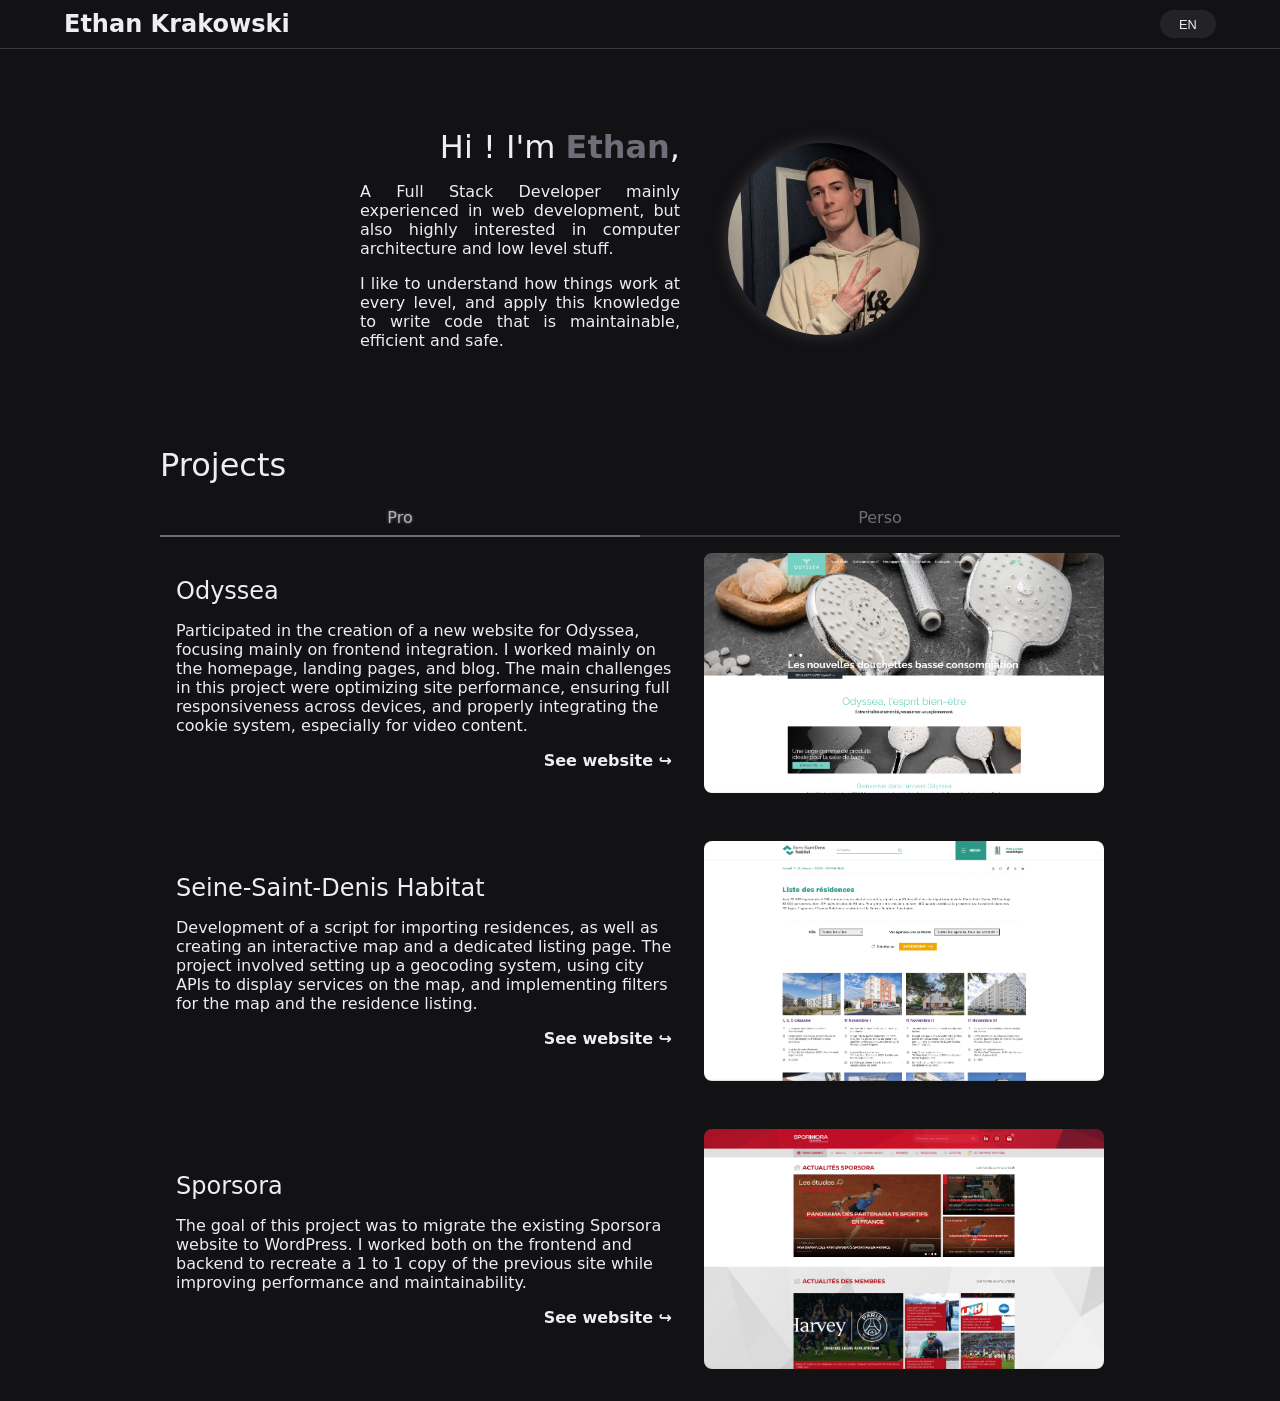
==== src/index.html @ 15fc8404 "projects description and styling" ====
<!DOCTYPE html>
<html lang="en">
<head>
    <meta charset="UTF-8">
    <meta name="viewport" content="width=device-width, initial-scale=1.0">
    <title>Document</title>
    <link rel="stylesheet" href="./style.css">
    <link rel="stylesheet" href="./color-schemes/mauve.css">
    <script type="module" src="./script.js" defer></script>
</head>
<body>
    <div class="header">
        <div class="header-name">Ethan Krakowski</div>
        <button id="language-button" class="pill-button" data-text="lang-abv"></button>
    </div>
    <main>
        <div class="hero">
            <div class="text-container">
                <h1 data-text="hero-title"></h1>
                <div class="hero-subtitle" data-text="hero-subtitle"></div>
                <div class="hero-subtitle" data-text="hero-subtitle-2"></div>
            </div>
            <img class="profile-picture" src="./images/profile-picture.jpg" data-alt="profile picture">
        </div>

        <div class="content-container">
            <h1 class="project-title" data-text="project-title"></h1>
            <div class="projects-container">
                <div class="tabs">
                    <input type="radio" id="radio-pro" name="project-tabs" data-list="pro-list" checked>
                    <label for="radio-pro" data-text="project-pro"></label>

                    <input type="radio" id="radio-perso" name="project-tabs" data-list="perso-list">
                    <label for="radio-perso" data-text="project-perso"></label>

                    <div class="slider"></div>
                </div>

                <div class="project-lists">
                    <div class="pro-list list is-active">
                        <div class="project-container">
                            <div class="project-description">
                                <h2 data-text="pro-title-1"></h2>
                                <p data-text="pro-desc-1"></p>
                                <a class="project-link" href="https://odyssea-sanitaire.fr/" target="_blank" data-text="website-link"></a>
                            </div>
                            <button class="preview-container" popovertarget="pro-image-1">
                                <img src="./images/odyssea-screenshot.png" alt="Project screenshot">
                            </button>
                            <img id="pro-image-1" class="fullscreen-image" src="./images/odyssea-screenshot.png" alt="Fullsize project screenshot" popover>
                        </div>

                        <div class="project-container">
                            <div class="project-description">
                                <h2 data-text="pro-title-2"></h2>
                                <p data-text="pro-desc-2"></p>
                                <a class="project-link" href="https://www.seinesaintdenishabitat.fr/" target="_blank" data-text="website-link"></a>
                            </div>
                            <button class="preview-container" popovertarget="pro-image-2">
                                <img src="./images/ssdh-screenshot.png" alt="Project screenshot">
                            </button>
                            <img id="pro-image-2" class="fullscreen-image" src="./images/ssdh-screenshot.png" alt="Fullsize project screenshot" popover>
                        </div>

                        <div class="project-container">
                            <div class="project-description">
                                <h2 data-text="pro-title-3"></h2>
                                <p data-text="pro-desc-3"></p>
                                <a class="project-link" href="https://www.sporsora.com/" target="_blank" data-text="website-link"></a>
                            </div>
                            <button class="preview-container" popovertarget="pro-image-3">
                                <img src="./images/sporsora-screenshot.png" alt="Project screenshot">
                            </button>
                            <img id="pro-image-3" class="fullscreen-image" src="./images/sporsora-screenshot.png" alt="Fullsize project screenshot" popover>
                        </div>

                    </div>

                    <div class="perso-list list">
                        <div class="project-container">
                            <div class="project-description">
                                <h2 data-text="perso-title-1"></h2>
                                <p data-text="perso-desc-1"></p>
                                <a class="project-link" href="https://github.com/EthanKrako/JobApplicationTracker" target="_blank" data-text="github-link"></a>
                            </div>
                            <button class="preview-container" popovertarget="perso-image-1">
                                <img src="./images/jat-screenshot.png" alt="Project screenshot">
                            </button>
                            <img id="perso-image-1" class="fullscreen-image" src="./images/jat-screenshot.png" alt="Fullsize project screenshot" popover>
                        </div>

                        <div class="project-container">
                            <div class="project-description">
                                <h2 data-text="perso-title-2"></h2>
                                <p data-text="perso-desc-2"></p>
                                <a class="project-link" href="https://github.com/EthanKrako/Collaborative-Text-Editor" target="_blank" data-text="github-link"></a>
                            </div>
                            <button class="preview-container" popovertarget="perso-image-2">
                                <img src="./images/collab-editor-screenshot.png" alt="Project screenshot">
                            </button>
                            <img id="perso-image-2" class="fullscreen-image" src="./images/collab-editor-screenshot.png" alt="Fullsize project screenshot" popover>
                        </div>

                        <div class="project-container">
                            <div class="project-description">
                                <h2 data-text="perso-title-3"></h2>
                                <p data-text="perso-desc-3"></p>
                                <a class="project-link" href="https://github.com/EthanKrako/Portfolio" target="_blank" data-text="github-link"></a>
                            </div>
                            <button class="preview-container" popovertarget="perso-image-3">
                                <img src="./images/portfolio-screenshot.png" alt="Project screenshot">
                            </button>
                            <img id="perso-image-3" class="fullscreen-image" src="./images/portfolio-screenshot.png" alt="Fullsize project screenshot" popover>
                        </div>
                    </div>
                </div>
            </div>
        </div>
    </main>
</body>
</html>
---- src/style.css ----
/* Global styles */
body {
    margin: 0;
    font-size: 16px;
    font-family: system-ui, sans-serif;
    background-color: var(--main-bg);
    color: var(--high-contrast-text);
}

h1, h2, h3, p {
    font-weight: normal;
    margin: 0;
}

h1 > strong {
    color: var(--solid-bg);
}

main {
    display: flex;
    flex-direction: column;
    align-items: center;
    padding: 0px 1em 1em 1em;
    gap: 6em;
}

a {
    width: fit-content;
    color: var(--high-contrast-text);
    text-decoration: none;
    font-weight: bold;
    transition: color 0.3s ease;
}

a:hover {
    color: var(--solid-bg);
}


/* Header styles */
.header {
    position: fixed;
    display: flex;
    height: 3em;
    width: 90%;
    align-items: center;
    padding: 0 5vw;
    border-bottom: var(--separator-color) solid 1px;
    background-color: var(--main-bg);
    z-index: 10;
}

.header-name {
    flex: 1;
    font-weight: bold;
    font-size: 1.5em;
}

.pill-button {
    color: var(--high-contrast-text);
    background-color: var(--element-bg);
    border: none;
    border-radius: 10em;
    padding: 0.5em 1.5em;
    font-size: 0.8em;
    cursor: pointer;
    transition: background-color 0.3s ease;
}

.pill-button:hover {
    background-color: var(--element-hover-bg);
}


/* Hero styles */
.hero {
    display: flex;
    align-items: center;
    width: 35em;
    gap: 1em;
    padding-top: 8em;
}

.hero-subtitle {
    text-align: justify;
}

.profile-picture {
    flex-shrink: 0;
    width: 12em;
    height: 12em;
    border-radius: 50%;
    margin-left: 2em;
    object-fit: cover;
    box-shadow: 0 0 1em var(--separator-color);
}

.text-container {
    display: flex;
    flex-direction: column;
    justify-content: center;
    gap: 1em;
    text-align: end;
}


/* Tab system styles */
.content-container {
    width: 100%;
    max-width: 60em;
}

.project-title {
    padding-bottom: 0.5em;
}

.tabs {
    --tab-count: 2;

    display: flex;
    position: relative;
    border-bottom: 2px solid var(--separator-color);
}

.tabs input[type="radio"] {
    display: none;
}

.tabs label {
    display: block;
    position: relative;
    width: 100%;
    padding: 0.5em 0;
    text-align: center;
    color: var(--solid-bg);
    cursor: pointer;
    transition: color 0.3s ease, text-shadow 0.3s ease;
}

.tabs label:first-of-type {
    border-top-left-radius: 0.5em;
}
.tabs label:last-of-type {
    border-top-right-radius: 0.5em;
}

.tabs input[type="radio"]:checked + label {
    color: var(--low-contrast-text);
    text-shadow: 0 0 0.2em var(--solid-bg);
}

.tabs .slider {
    position: absolute;
    bottom: -2px;
    left: 0;
    width: calc(100% / var(--tab-count));
    height: 2px;
    background-color: var(--solid-bg);
    transition: left 0.3s ease;
}

.tabs input[type="radio"]#radio-perso:checked ~ .slider {
    left: calc(100% / var(--tab-count));
}

.project-lists {
    position: relative;
    overflow: hidden;
    transition: height 1s ease-out;
    border-bottom-left-radius: 0.5em;
    border-bottom-right-radius: 0.5em;
}

.project-lists .list {
    position: absolute;
    display: grid;
    gap: 3em;
    height: fit-content;
    padding: 1em;
    inset: 0;
    opacity: 0;
    pointer-events: none;
    transition: opacity 0.5s ease;
}

.project-lists .list.is-active {
    opacity: 1;
    pointer-events: auto;
}


/* Projects styles */
.project-container {
    display: flex;
    align-items: center;
    grid-auto-rows: 1fr;
    gap: 2em;
}

.project-container button {
    border: none;
    background: none;
    padding: 0;
    cursor: pointer;
}

.project-description {
    display: flex;
    flex-direction: column;
    justify-content: space-evenly;
    align-items: flex-end;
    gap: 1em;
    flex: 1;
}

.project-description h2 {
    width: 100%;
}

.preview-container {
    font-size: inherit;
    width: 25em;
    height: 15em;
}

.preview-container img {
    width: 100%;
    height: 100%;
    object-fit: cover;
    border-radius: 0.5em;
    transition: transform 0.3s ease;
}

.preview-container img:hover {
    transform: scale(1.03);
}

.fullscreen-image {
    position: fixed;
    max-width: 80vw;
    max-height: 80vh;
}

.fullscreen-image::backdrop {
    background-color: rgba(0, 0, 0, 0.8);
}


/* Responsive styles */
@media (min-width: 1600px) {
    body {
        font-size: 1vw;
    }
}
---- src/color-schemes/mauve.css ----
:root {
    --main-bg: #121113;
    --subtle-bg: #1A191B;
    --element-bg: #232225;
    --element-hover-bg: #2B292D;
    --active-element-bg: #323035;
    --separator-color: #3C393F;
    --border-color: #49474E;
    --border-hover-color: #625F69;
    --solid-bg: #6F6D78;
    --hover-solid-bg: #7C7A85;
    --low-contrast-text: #B5B2BC;
    --high-contrast-text: #EEEEF0;
}
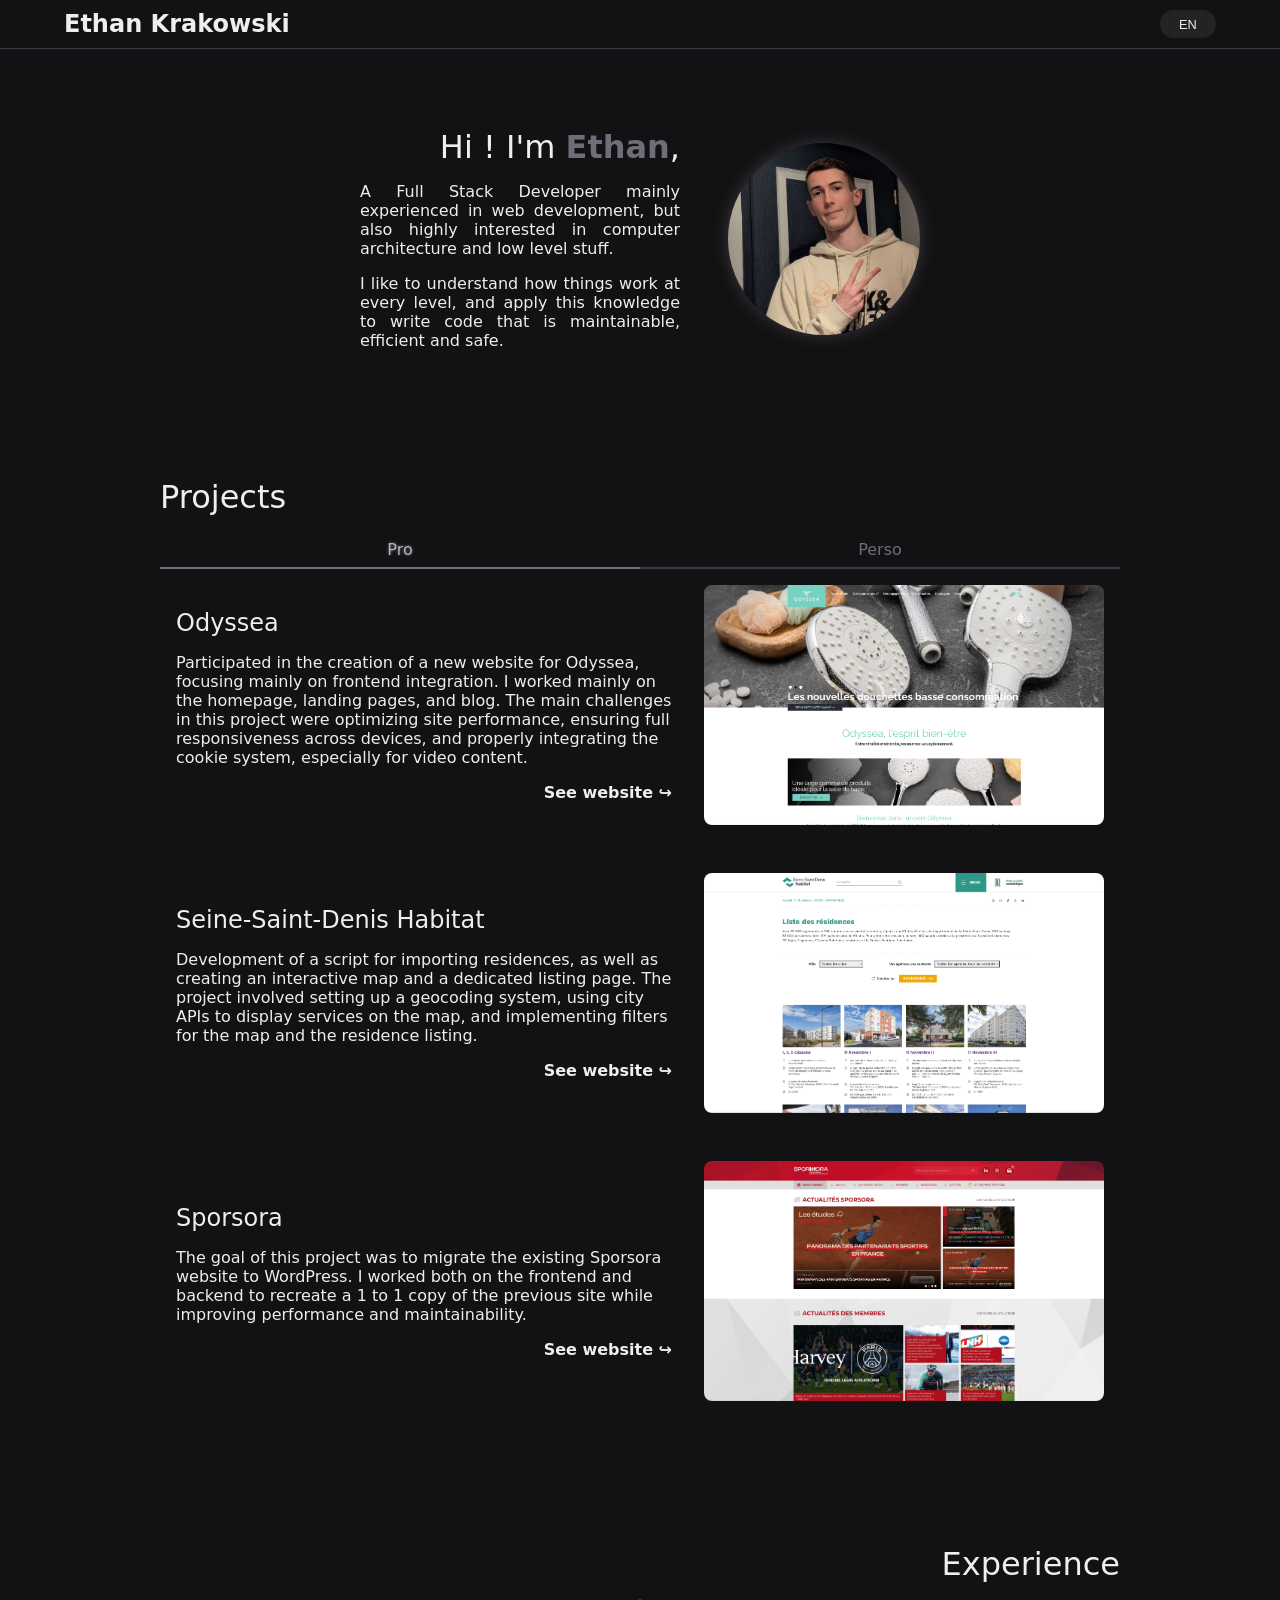
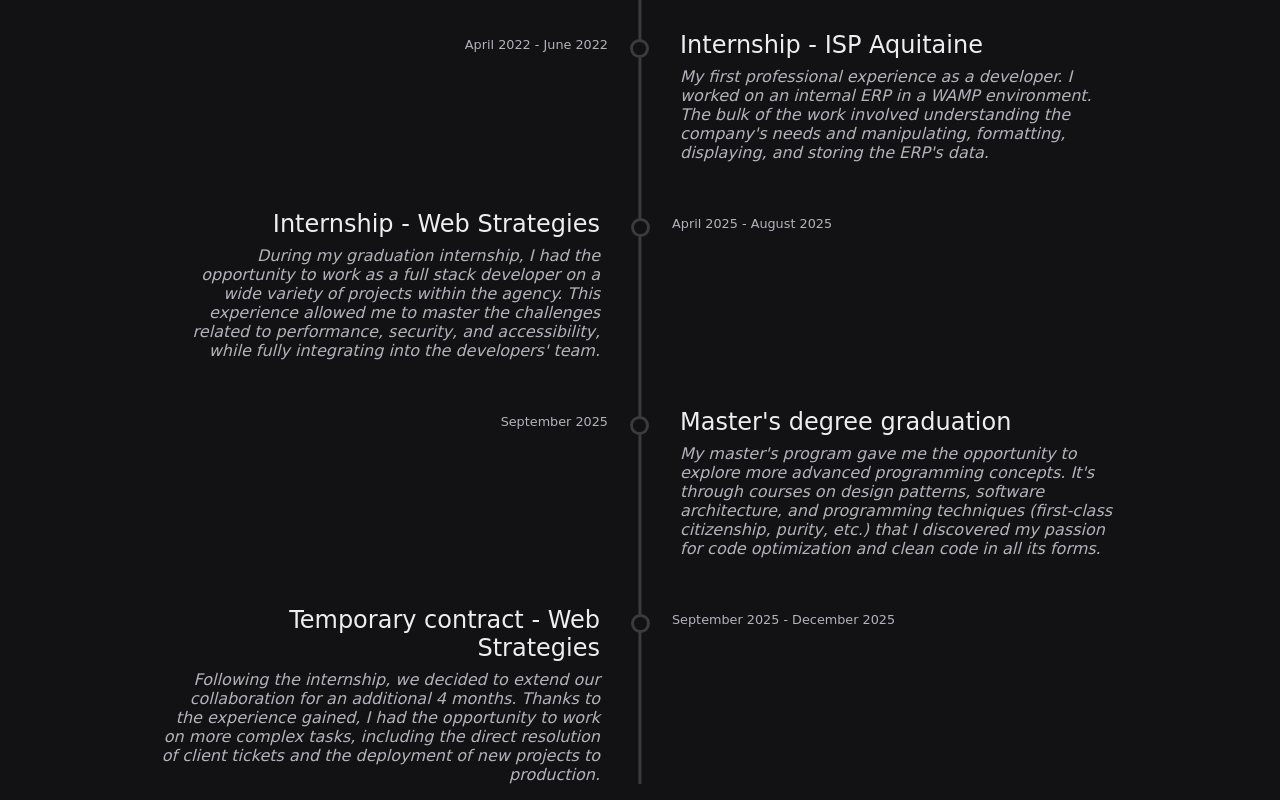
==== commit 5407b7f4: "experience timeline" ====
--- a/src/index.html
+++ b/src/index.html
@@ -3,16 +3,22 @@
 <head>
     <meta charset="UTF-8">
     <meta name="viewport" content="width=device-width, initial-scale=1.0">
-    <title>Document</title>
+    <title>Ethan Krakowski</title>
     <link rel="stylesheet" href="./style.css">
     <link rel="stylesheet" href="./color-schemes/mauve.css">
     <script type="module" src="./script.js" defer></script>
 </head>
+
+
+
 <body>
     <div class="header">
         <div class="header-name">Ethan Krakowski</div>
         <button id="language-button" class="pill-button" data-text="lang-abv"></button>
     </div>
+
+
+
     <main>
         <div class="hero">
             <div class="text-container">
@@ -23,8 +29,11 @@
             <img class="profile-picture" src="./images/profile-picture.jpg" data-alt="profile picture">
         </div>
 
+
         <div class="content-container">
-            <h1 class="project-title" data-text="project-title"></h1>
+
+            <h2 class="section-title" data-text="project-title"></h2>
+
             <div class="projects-container">
                 <div class="tabs">
                     <input type="radio" id="radio-pro" name="project-tabs" data-list="pro-list" checked>
@@ -40,7 +49,7 @@
                     <div class="pro-list list is-active">
                         <div class="project-container">
                             <div class="project-description">
-                                <h2 data-text="pro-title-1"></h2>
+                                <h3 data-text="pro-title-1"></h3>
                                 <p data-text="pro-desc-1"></p>
                                 <a class="project-link" href="https://odyssea-sanitaire.fr/" target="_blank" data-text="website-link"></a>
                             </div>
@@ -52,7 +61,7 @@
 
                         <div class="project-container">
                             <div class="project-description">
-                                <h2 data-text="pro-title-2"></h2>
+                                <h3 data-text="pro-title-2"></h3>
                                 <p data-text="pro-desc-2"></p>
                                 <a class="project-link" href="https://www.seinesaintdenishabitat.fr/" target="_blank" data-text="website-link"></a>
                             </div>
@@ -64,7 +73,7 @@
 
                         <div class="project-container">
                             <div class="project-description">
-                                <h2 data-text="pro-title-3"></h2>
+                                <h3 data-text="pro-title-3"></h3>
                                 <p data-text="pro-desc-3"></p>
                                 <a class="project-link" href="https://www.sporsora.com/" target="_blank" data-text="website-link"></a>
                             </div>
@@ -79,7 +88,7 @@
                     <div class="perso-list list">
                         <div class="project-container">
                             <div class="project-description">
-                                <h2 data-text="perso-title-1"></h2>
+                                <h3 data-text="perso-title-1"></h3>
                                 <p data-text="perso-desc-1"></p>
                                 <a class="project-link" href="https://github.com/EthanKrako/JobApplicationTracker" target="_blank" data-text="github-link"></a>
                             </div>
@@ -91,7 +100,7 @@
 
                         <div class="project-container">
                             <div class="project-description">
-                                <h2 data-text="perso-title-2"></h2>
+                                <h3 data-text="perso-title-2"></h3>
                                 <p data-text="perso-desc-2"></p>
                                 <a class="project-link" href="https://github.com/EthanKrako/Collaborative-Text-Editor" target="_blank" data-text="github-link"></a>
                             </div>
@@ -103,7 +112,7 @@
 
                         <div class="project-container">
                             <div class="project-description">
-                                <h2 data-text="perso-title-3"></h2>
+                                <h3 data-text="perso-title-3"></h3>
                                 <p data-text="perso-desc-3"></p>
                                 <a class="project-link" href="https://github.com/EthanKrako/Portfolio" target="_blank" data-text="github-link"></a>
                             </div>
@@ -115,6 +124,32 @@
                     </div>
                 </div>
             </div>
+
+
+            <h2 class="section-title" data-text="experience-title"></h2>
+
+            <div class="experience-container">
+                <ul class="timeline">
+                    <li class="event" data-duration="isp-internship-duration">
+                        <h3 data-text="isp-internship-title"></h3>
+                        <div class="event-description" data-text="isp-internship-desc"></div>
+                    </li>
+                    <li class="event" data-duration="ws-internship-duration">
+                        <h3 data-text="ws-internship-title"></h3>
+                        <div class="event-description" data-text="ws-internship-desc"></div>
+                    </li>
+                    <li class="event" data-duration="master-graduation-date">
+                        <h3 data-text="master-graduation-title"></h3>
+                        <div class="event-description" data-text="master-graduation-desc"></div>
+                    </li>
+                    <li class="event" data-duration="ws-cdd-duration">
+                        <h3 data-text="ws-cdd-title"></h3>
+                        <div class="event-description" data-text="ws-cdd-desc"></div>
+                    </li>
+                </ul>
+            </div>
+
+
         </div>
     </main>
 </body>
--- a/src/style.css
+++ b/src/style.css
@@ -7,7 +7,7 @@
     color: var(--high-contrast-text);
 }
 
-h1, h2, h3, p {
+h1, h2, h3, p, ul {
     font-weight: normal;
     margin: 0;
 }
@@ -16,12 +16,20 @@
     color: var(--solid-bg);
 }
 
+h2 {
+    font-size: 2em;
+}
+
+h3 {
+    font-size: 1.5em;
+}
+
 main {
     display: flex;
     flex-direction: column;
     align-items: center;
     padding: 0px 1em 1em 1em;
-    gap: 6em;
+    gap: 4em;
 }
 
 a {
@@ -110,8 +118,17 @@
     max-width: 60em;
 }
 
-.project-title {
+.section-title {
+    padding-top: 2em;
     padding-bottom: 0.5em;
+}
+
+.section-title:nth-of-type(even) {
+    text-align: end;
+}
+
+.projects-container {
+    padding-bottom: 4em;
 }
 
 .tabs {
@@ -213,7 +230,7 @@
     flex: 1;
 }
 
-.project-description h2 {
+.project-description h3 {
     width: 100%;
 }
 
@@ -246,9 +263,132 @@
 }
 
 
+/* Timeline styles */
+.timeline {
+    position: relative;
+    display: flex;
+    flex-direction: column;
+    gap: 3em;
+    list-style: none;
+    margin: 0 auto;
+    padding: 2em 0 0 0;
+}
+
+.timeline::before {
+    content: "";
+    position: absolute;
+    top: 0;
+    bottom: 0;
+    left: 50%;
+    width: 0.2em;
+    background-color: var(--separator-color);
+    transform: translateX(-50%);
+}
+
+.timeline .event {
+    position: relative;
+    display: flex;
+    flex-direction: column;
+    gap: 0.5em;
+    box-sizing: border-box;
+    width: 50%;
+    max-width: 40em;
+}
+
+.timeline .event:nth-child(even) {
+    align-self: flex-start;
+    padding-right: 2.5em;
+    text-align: right;
+}
+
+.timeline .event:nth-child(odd) {
+    align-self: flex-end;
+    padding-left: 2.5em;
+    text-align: left;
+}
+
+.timeline .event::after {
+    content: "";
+    display: block;
+    position: absolute;
+    width: 0.8em;
+    height: 0.8em;
+    top: 0.5em;
+    border: 0.2em solid var(--separator-color);
+    border-radius: 50%;
+    background-color: var(--main-bg);
+}
+
+.timeline .event:nth-child(odd)::after {
+    left: -0.6em;
+}
+
+.timeline .event:nth-child(even)::after {
+    right: -0.6em;
+}
+
+.timeline .event::before {
+    content: attr(data-duration-text);
+    position: absolute;
+    top: 0.5em;
+    font-size: 0.8em;
+    color: var(--low-contrast-text);
+}
+
+.timeline .event:nth-child(even)::before {
+    right: -2.5em;
+    transform: translateX(100%);
+}
+
+.timeline .event:nth-child(odd)::before {
+    left: -2.5em;
+    transform: translateX(-100%);
+}
+
+.event-description {
+    color: var(--low-contrast-text);
+    font-style: italic;
+}
+
+
+
 /* Responsive styles */
 @media (min-width: 1600px) {
     body {
         font-size: 1vw;
     }
+}
+
+@media (max-width: 800px) {
+
+    .project-container {
+        flex-direction: column-reverse;
+        gap: 1em;
+    }
+
+    .preview-container {
+        width: 100%;
+    }
+
+    .project-lists .list {
+        gap: 4em;
+    }
+}
+
+@media (max-width: 650px) {
+    .hero {
+        width: 100%;
+        flex-direction: column-reverse;
+        gap: 2em;
+    }
+
+    .text-container {
+        text-align: start;
+    }
+
+    .profile-picture {
+        width: 15em;
+        height: 15em;
+        margin: 0;
+    }
 }
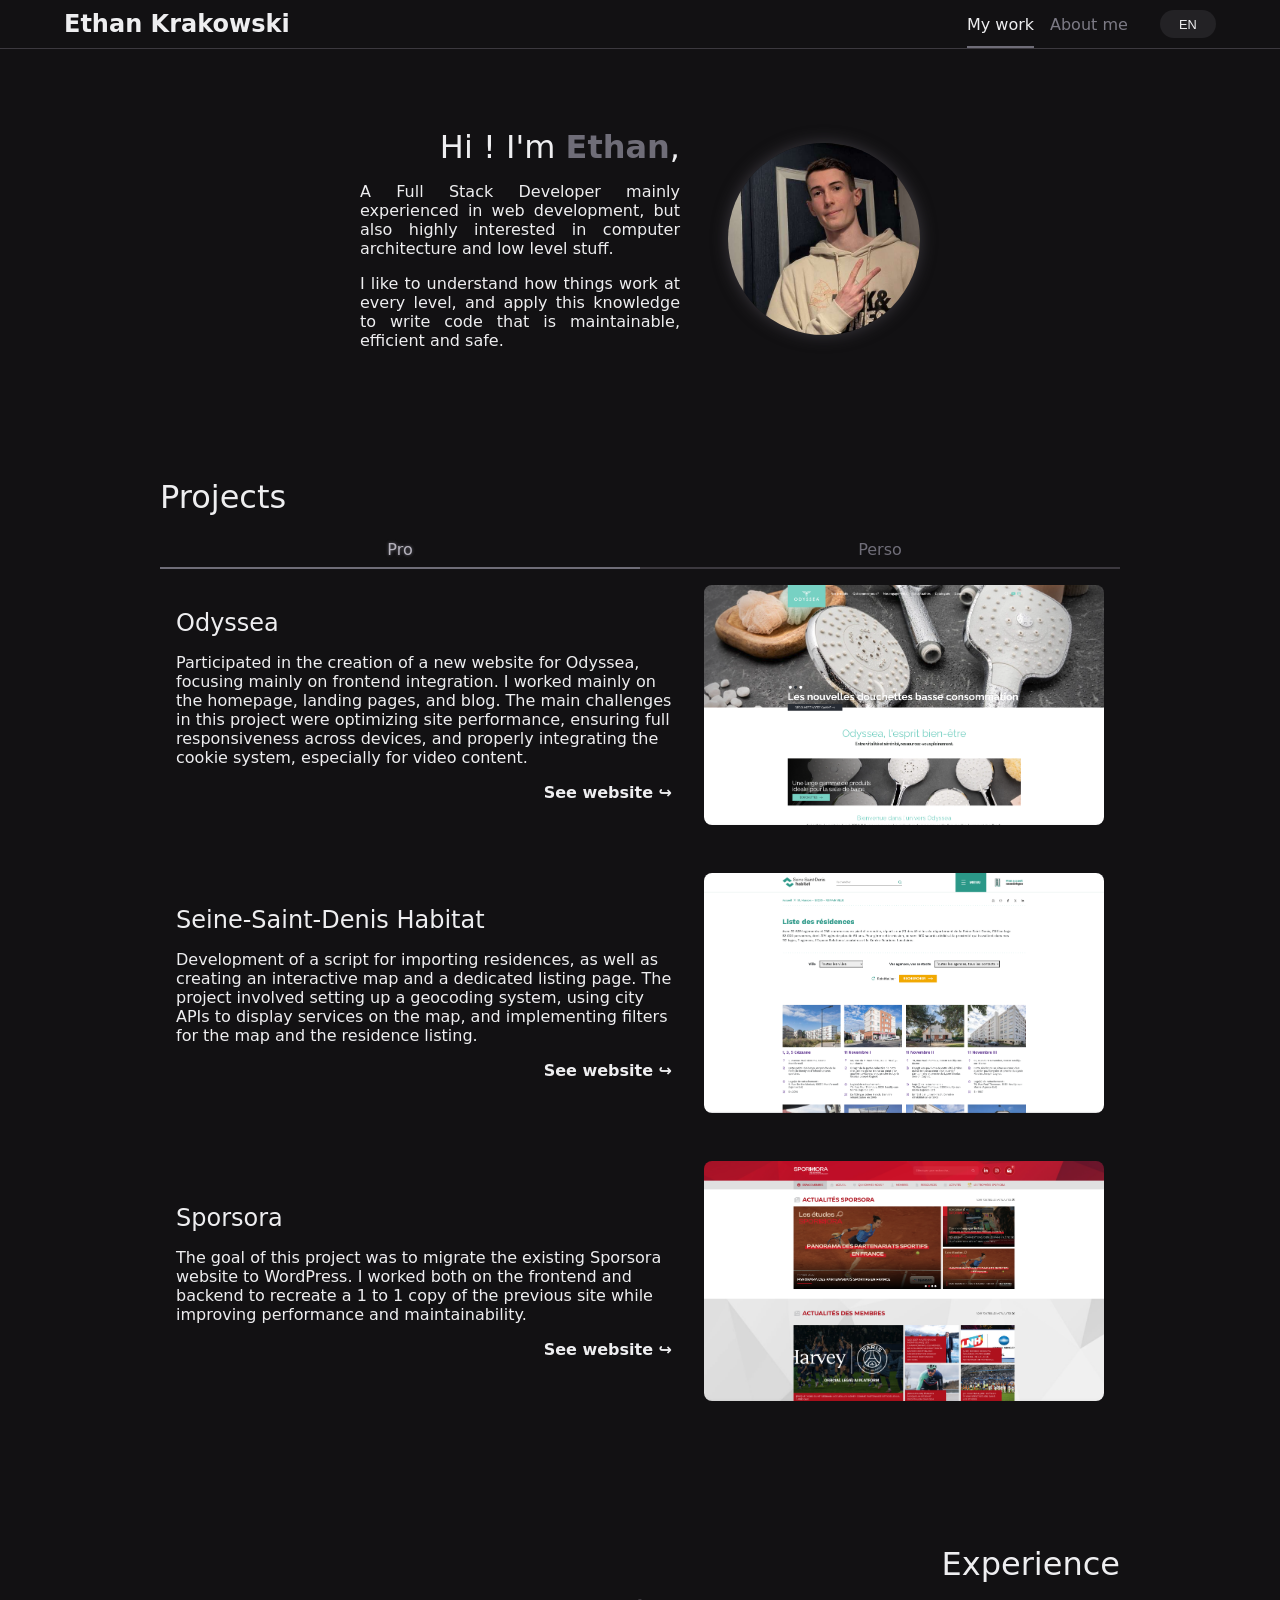
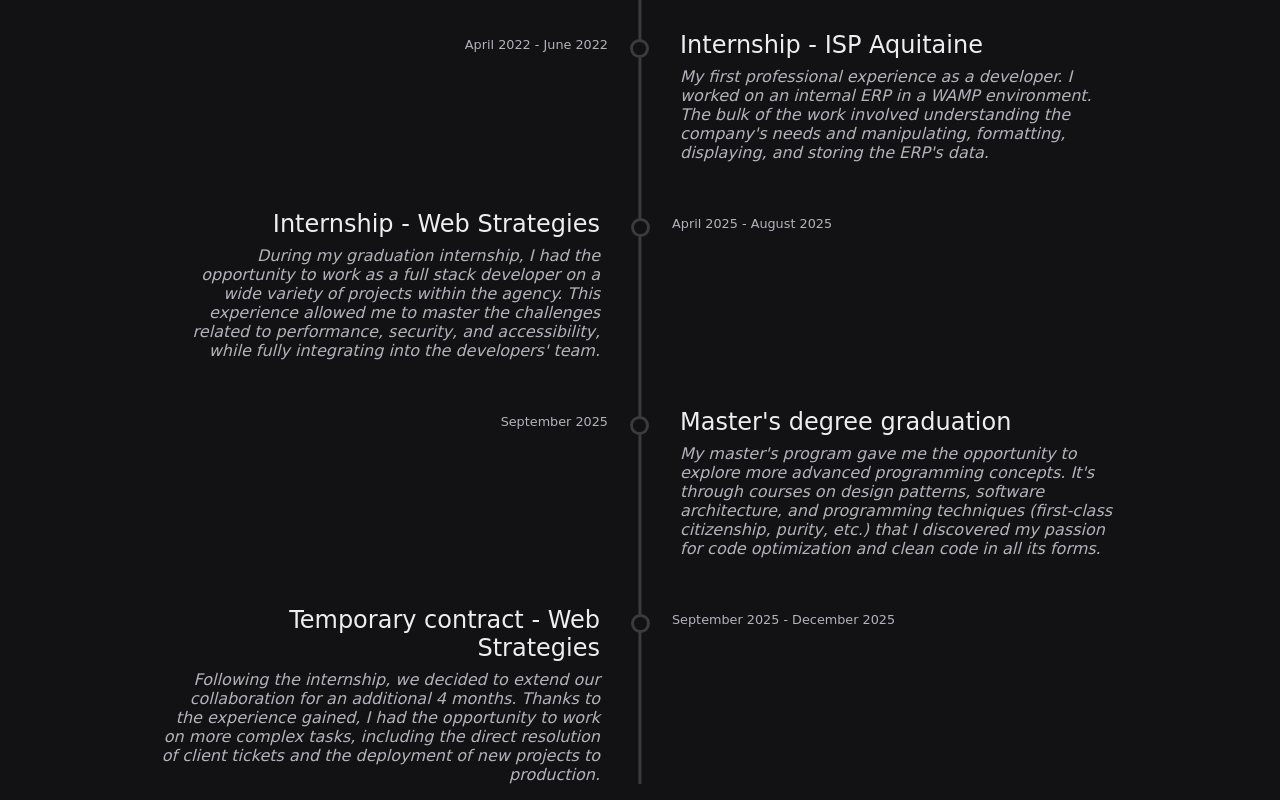
==== commit bf9ded1c: "About me page + languages display" ====
--- a/src/index.html
+++ b/src/index.html
@@ -4,9 +4,10 @@
     <meta charset="UTF-8">
     <meta name="viewport" content="width=device-width, initial-scale=1.0">
     <title>Ethan Krakowski</title>
-    <link rel="stylesheet" href="./style.css">
     <link rel="stylesheet" href="./color-schemes/mauve.css">
-    <script type="module" src="./script.js" defer></script>
+    <link rel="stylesheet" href="./global-style.css">
+    <link rel="stylesheet" href="./my-work.css">
+    <script type="module" src="./my-work.js" defer></script>
 </head>
 
 
@@ -14,7 +15,13 @@
 <body>
     <div class="header">
         <div class="header-name">Ethan Krakowski</div>
-        <button id="language-button" class="pill-button" data-text="lang-abv"></button>
+        <nav class="header-nav">
+            <div data-text="my-work"></div>
+            <a href="./about" data-text="about-me"></a>
+        </nav>
+        <div class="language-button-container">
+            <button id="language-button" class="pill-button" data-text="lang-abv"></button>
+        </div>
     </div>
 
 
--- a/src/global-style.css
+++ b/src/global-style.css
@@ -0,0 +1,131 @@
+/* Global styles */
+body {
+    margin: 0;
+    font-size: 16px;
+    font-family: system-ui, sans-serif;
+    background-color: var(--main-bg);
+    color: var(--high-contrast-text);
+}
+
+h1, h2, h3, p, ul {
+    font-weight: normal;
+    margin: 0;
+}
+
+h1 > strong {
+    color: var(--solid-bg);
+}
+
+h2 {
+    font-size: 2em;
+}
+
+h3 {
+    font-size: 1.5em;
+}
+
+main {
+    display: flex;
+    flex-direction: column;
+    align-items: center;
+    padding: 3em 1em 1em 1em;
+    gap: 4em;
+}
+
+a {
+    width: fit-content;
+    text-decoration: none;
+    color: var(--high-contrast-text);
+}
+
+
+/* Header styles */
+.header {
+    position: fixed;
+    display: flex;
+    height: 3em;
+    width: 90%;
+    align-items: center;
+    padding: 0 5vw;
+    border-bottom: var(--separator-color) solid 1px;
+    background-color: var(--main-bg);
+    z-index: 10;
+}
+
+.header-name {
+    flex: 1;
+    font-weight: bold;
+    font-size: 1.5em;
+}
+
+.language-button-container {
+    padding-left: 2em;
+    display: flex;
+    justify-content: flex-end;
+}
+
+.pill-button {
+    color: var(--high-contrast-text);
+    background-color: var(--element-bg);
+    border: none;
+    border-radius: 10em;
+    padding: 0.5em 1.5em;
+    font-size: 0.8em;
+    cursor: pointer;
+    transition: background-color 0.3s ease;
+}
+
+.pill-button:hover {
+    background-color: var(--element-hover-bg);
+}
+
+.header-nav {
+    display: flex;
+    justify-content: center;
+    gap: 1em;
+}
+
+.header-nav div {
+    position: relative;
+}
+
+.header-nav div::after {
+    content: "";
+    position: absolute;
+    bottom: -0.9em;
+    display: block;
+    height: 0.1em;
+    width: 100%;
+    background-color: var(--solid-bg);
+    
+}
+
+.header-nav a {
+    color: var(--hover-solid-bg);
+    transition: color 0.3s ease;
+}
+
+.header-nav a:hover {
+    color: var(--high-contrast-text);
+    text-shadow: 0 0 1em var(--solid-bg);
+}
+
+
+
+/* Content */
+.content-container {
+    width: 100%;
+    max-width: 60em;
+}
+
+.section-title {
+    padding-top: 2em;
+    padding-bottom: 0.5em;
+}
+
+/* Responsive */
+@media (min-width: 1600px) {
+    body {
+        font-size: 1vw;
+    }
+}
--- a/src/my-work.css
+++ b/src/my-work.css
@@ -0,0 +1,305 @@
+/* Hero styles */
+.hero {
+    display: flex;
+    align-items: center;
+    width: 35em;
+    gap: 1em;
+    padding-top: 5em;
+}
+
+.hero-subtitle {
+    text-align: justify;
+}
+
+.profile-picture {
+    flex-shrink: 0;
+    width: 12em;
+    height: 12em;
+    border-radius: 50%;
+    margin-left: 2em;
+    object-fit: cover;
+    box-shadow: 0 0 1em var(--separator-color);
+}
+
+.text-container {
+    display: flex;
+    flex-direction: column;
+    justify-content: center;
+    gap: 1em;
+    text-align: end;
+}
+
+
+/* Tab system styles */
+.section-title:nth-of-type(even) {
+    text-align: end;
+}
+
+.projects-container {
+    padding-bottom: 4em;
+}
+
+.tabs {
+    --tab-count: 2;
+
+    display: flex;
+    position: relative;
+    border-bottom: 2px solid var(--separator-color);
+}
+
+.tabs input[type="radio"] {
+    display: none;
+}
+
+.tabs label {
+    display: block;
+    position: relative;
+    width: 100%;
+    padding: 0.5em 0;
+    text-align: center;
+    color: var(--solid-bg);
+    cursor: pointer;
+    transition: color 0.3s ease, text-shadow 0.3s ease;
+}
+
+.tabs label:first-of-type {
+    border-top-left-radius: 0.5em;
+}
+.tabs label:last-of-type {
+    border-top-right-radius: 0.5em;
+}
+
+.tabs input[type="radio"]:checked + label {
+    color: var(--low-contrast-text);
+    text-shadow: 0 0 0.2em var(--solid-bg);
+}
+
+.tabs .slider {
+    position: absolute;
+    bottom: -2px;
+    left: 0;
+    width: calc(100% / var(--tab-count));
+    height: 2px;
+    background-color: var(--solid-bg);
+    transition: left 0.3s ease;
+}
+
+.tabs input[type="radio"]#radio-perso:checked ~ .slider {
+    left: calc(100% / var(--tab-count));
+}
+
+.project-lists {
+    position: relative;
+    overflow: hidden;
+    transition: height 1s ease-out;
+    border-bottom-left-radius: 0.5em;
+    border-bottom-right-radius: 0.5em;
+}
+
+.project-lists .list {
+    position: absolute;
+    display: grid;
+    gap: 3em;
+    height: fit-content;
+    padding: 1em;
+    inset: 0;
+    opacity: 0;
+    pointer-events: none;
+    transition: opacity 0.5s ease;
+}
+
+.project-lists .list.is-active {
+    opacity: 1;
+    pointer-events: auto;
+}
+
+
+/* Projects styles */
+.project-container {
+    display: flex;
+    align-items: center;
+    grid-auto-rows: 1fr;
+    gap: 2em;
+}
+
+.project-container button {
+    border: none;
+    background: none;
+    padding: 0;
+    cursor: pointer;
+}
+
+.project-description {
+    display: flex;
+    flex-direction: column;
+    justify-content: space-evenly;
+    align-items: flex-end;
+    gap: 1em;
+    flex: 1;
+}
+
+.project-description h3 {
+    width: 100%;
+}
+
+.project-link {
+    font-weight: bold;
+    transition: color 0.3s ease;
+}
+
+.project-link:hover {
+    color: var(--solid-bg);
+}
+
+.preview-container {
+    font-size: inherit;
+    width: 25em;
+    height: 15em;
+}
+
+.preview-container img {
+    width: 100%;
+    height: 100%;
+    object-fit: cover;
+    border-radius: 0.5em;
+    transition: transform 0.3s ease;
+}
+
+.preview-container img:hover {
+    transform: scale(1.03);
+}
+
+.fullscreen-image {
+    position: fixed;
+    max-width: 80vw;
+    max-height: 80vh;
+}
+
+.fullscreen-image::backdrop {
+    background-color: rgba(0, 0, 0, 0.8);
+}
+
+
+/* Timeline styles */
+.timeline {
+    position: relative;
+    display: flex;
+    flex-direction: column;
+    gap: 3em;
+    list-style: none;
+    margin: 0 auto;
+    padding: 2em 0 0 0;
+}
+
+.timeline::before {
+    content: "";
+    position: absolute;
+    top: 0;
+    bottom: 0;
+    left: 50%;
+    width: 0.2em;
+    background-color: var(--separator-color);
+    transform: translateX(-50%);
+}
+
+.timeline .event {
+    position: relative;
+    display: flex;
+    flex-direction: column;
+    gap: 0.5em;
+    box-sizing: border-box;
+    width: 50%;
+    max-width: 40em;
+}
+
+.timeline .event:nth-child(even) {
+    align-self: flex-start;
+    padding-right: 2.5em;
+    text-align: right;
+}
+
+.timeline .event:nth-child(odd) {
+    align-self: flex-end;
+    padding-left: 2.5em;
+    text-align: left;
+}
+
+.timeline .event::after {
+    content: "";
+    display: block;
+    position: absolute;
+    width: 0.8em;
+    height: 0.8em;
+    top: 0.5em;
+    border: 0.2em solid var(--separator-color);
+    border-radius: 50%;
+    background-color: var(--main-bg);
+}
+
+.timeline .event:nth-child(odd)::after {
+    left: -0.6em;
+}
+
+.timeline .event:nth-child(even)::after {
+    right: -0.6em;
+}
+
+.timeline .event::before {
+    content: attr(data-duration-text);
+    position: absolute;
+    top: 0.5em;
+    font-size: 0.8em;
+    color: var(--low-contrast-text);
+}
+
+.timeline .event:nth-child(even)::before {
+    right: -2.5em;
+    transform: translateX(100%);
+}
+
+.timeline .event:nth-child(odd)::before {
+    left: -2.5em;
+    transform: translateX(-100%);
+}
+
+.event-description {
+    color: var(--low-contrast-text);
+    font-style: italic;
+}
+
+
+
+/* Responsive styles */
+@media (max-width: 800px) {
+
+    .project-container {
+        flex-direction: column-reverse;
+        gap: 1em;
+    }
+
+    .preview-container {
+        width: 100%;
+    }
+
+    .project-lists .list {
+        gap: 4em;
+    }
+}
+
+@media (max-width: 650px) {
+    .hero {
+        width: 100%;
+        flex-direction: column-reverse;
+        gap: 2em;
+    }
+
+    .text-container {
+        text-align: start;
+    }
+
+    .profile-picture {
+        width: 15em;
+        height: 15em;
+        margin: 0;
+    }
+}
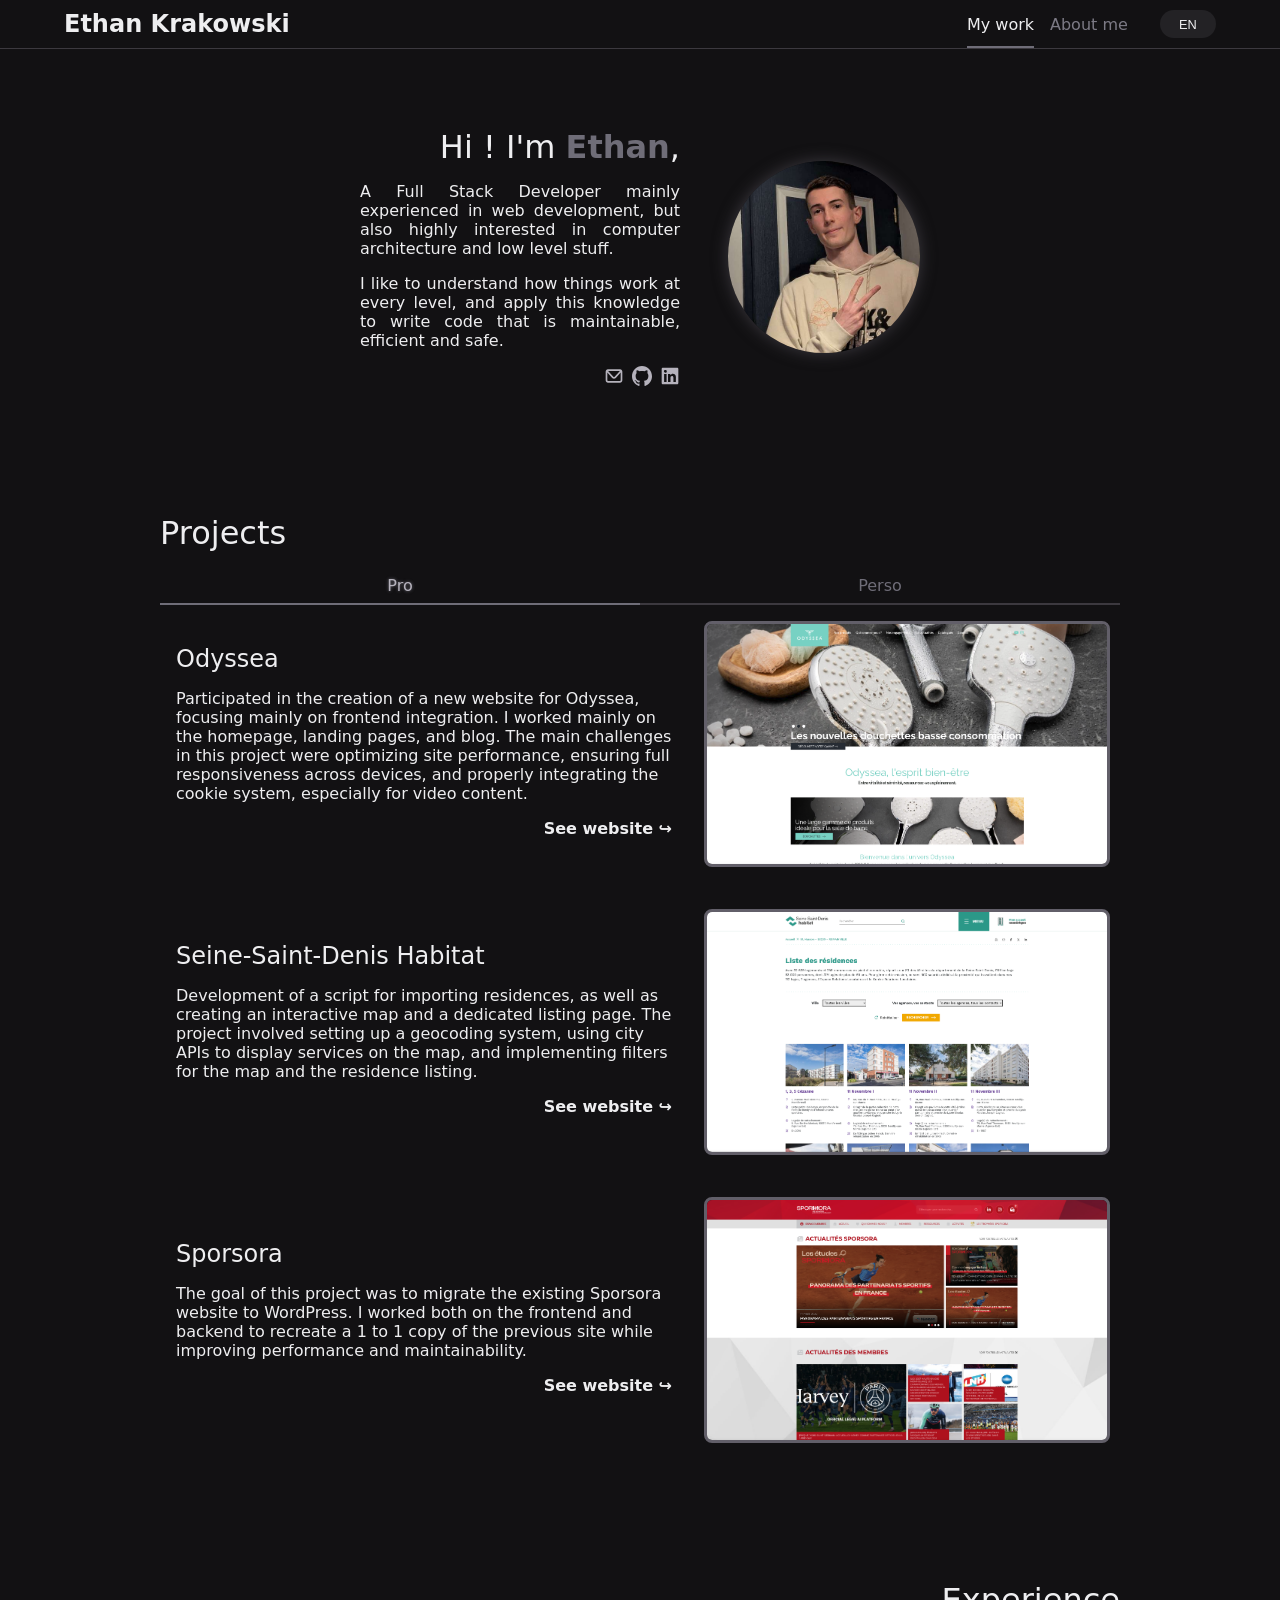
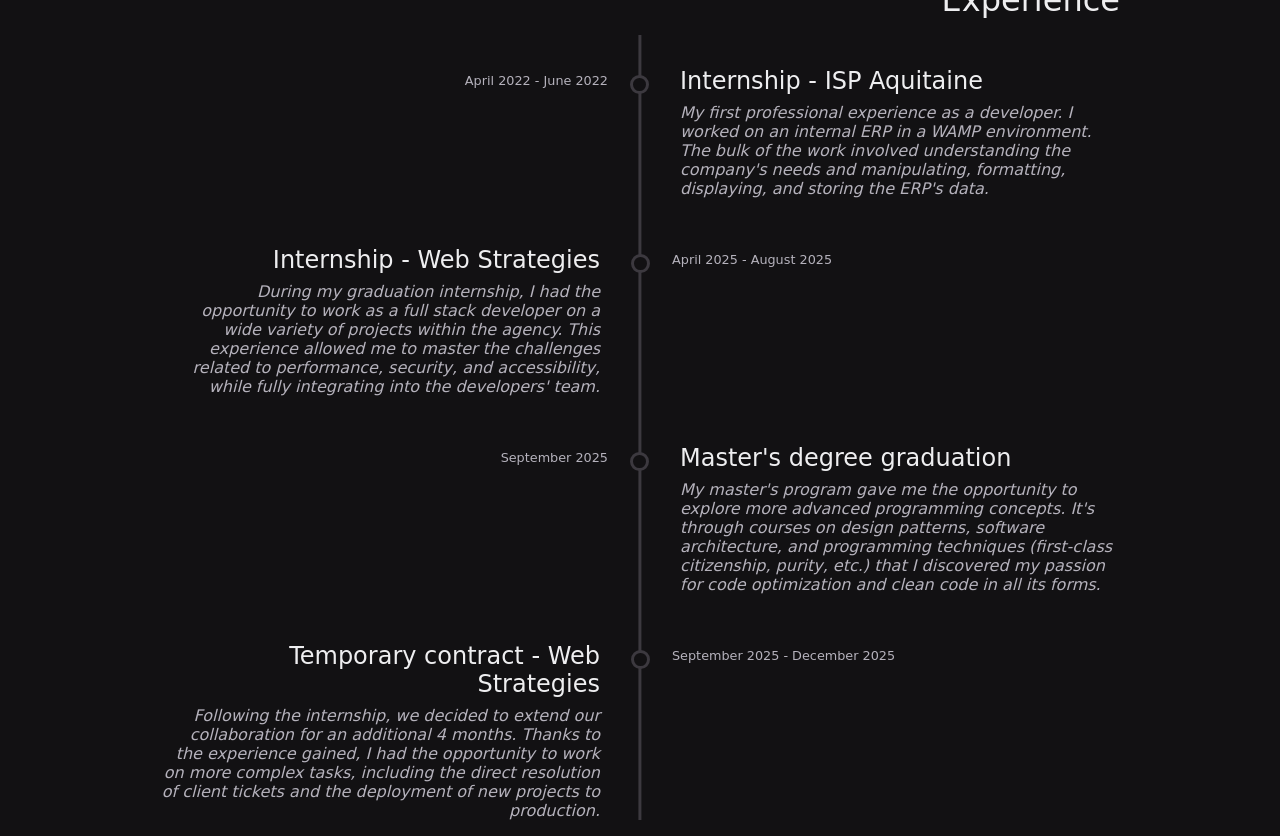
==== commit 054af51b: "added socials + link in the readme" ====
--- a/src/index.html
+++ b/src/index.html
@@ -32,6 +32,17 @@
                 <h1 data-text="hero-title"></h1>
                 <div class="hero-subtitle" data-text="hero-subtitle"></div>
                 <div class="hero-subtitle" data-text="hero-subtitle-2"></div>
+                <div class="socials">
+                    <a class="social-icon" href="mailto:ethankrakowski33@gmail.com" data-title="send mail">
+                        <svg viewBox="0 0 24 24" fill="none" xmlns="http://www.w3.org/2000/svg"><g id="SVGRepo_bgCarrier" stroke-width="0"></g><g id="SVGRepo_tracerCarrier" stroke-linecap="round" stroke-linejoin="round"></g><g id="SVGRepo_iconCarrier"> <path fill-rule="evenodd" clip-rule="evenodd" d="M2.54433 5.16792C3.0468 4.46923 3.86451 4 4.8 4H19.2C20.1355 4 20.9532 4.46923 21.4557 5.16792C21.7993 5.64567 22 6.235 22 6.86667V17.1333C22 18.682 20.7804 20 19.2 20H4.8C3.21964 20 2 18.682 2 17.1333V6.86667C2 6.23499 2.20074 5.64567 2.54433 5.16792ZM4.9327 6L11.2598 12.9647C11.6566 13.4015 12.3434 13.4015 12.7402 12.9647L19.0673 6H4.9327ZM20 7.94766L14.2205 14.3096C13.0301 15.6199 10.9699 15.6199 9.77948 14.3096L4 7.94766V17.1333C4 17.6466 4.39214 18 4.8 18H19.2C19.6079 18 20 17.6466 20 17.1333V7.94766Z" fill="#000000"></path> </g></svg>
+                    </a>
+                    <a class="social-icon" href="https://github.com/ethankrakowski" target="_blank" data-title="access github">
+                        <svg viewBox="0 0 20 20" version="1.1" xmlns="http://www.w3.org/2000/svg" xmlns:xlink="http://www.w3.org/1999/xlink" fill="#000000"><g id="SVGRepo_bgCarrier" stroke-width="0"></g><g id="SVGRepo_tracerCarrier" stroke-linecap="round" stroke-linejoin="round"></g><g id="SVGRepo_iconCarrier"> <title>github [#142]</title> <desc>Created with Sketch.</desc> <defs> </defs> <g id="Page-1" stroke="none" stroke-width="1" fill="none" fill-rule="evenodd"> <g id="Dribbble-Light-Preview" transform="translate(-140.000000, -7559.000000)" fill="#000000"> <g id="icons" transform="translate(56.000000, 160.000000)"> <path d="M94,7399 C99.523,7399 104,7403.59 104,7409.253 C104,7413.782 101.138,7417.624 97.167,7418.981 C96.66,7419.082 96.48,7418.762 96.48,7418.489 C96.48,7418.151 96.492,7417.047 96.492,7415.675 C96.492,7414.719 96.172,7414.095 95.813,7413.777 C98.04,7413.523 100.38,7412.656 100.38,7408.718 C100.38,7407.598 99.992,7406.684 99.35,7405.966 C99.454,7405.707 99.797,7404.664 99.252,7403.252 C99.252,7403.252 98.414,7402.977 96.505,7404.303 C95.706,7404.076 94.85,7403.962 94,7403.958 C93.15,7403.962 92.295,7404.076 91.497,7404.303 C89.586,7402.977 88.746,7403.252 88.746,7403.252 C88.203,7404.664 88.546,7405.707 88.649,7405.966 C88.01,7406.684 87.619,7407.598 87.619,7408.718 C87.619,7412.646 89.954,7413.526 92.175,7413.785 C91.889,7414.041 91.63,7414.493 91.54,7415.156 C90.97,7415.418 89.522,7415.871 88.63,7414.304 C88.63,7414.304 88.101,7413.319 87.097,7413.247 C87.097,7413.247 86.122,7413.234 87.029,7413.87 C87.029,7413.87 87.684,7414.185 88.139,7415.37 C88.139,7415.37 88.726,7417.2 91.508,7416.58 C91.513,7417.437 91.522,7418.245 91.522,7418.489 C91.522,7418.76 91.338,7419.077 90.839,7418.982 C86.865,7417.627 84,7413.783 84,7409.253 C84,7403.59 88.478,7399 94,7399" id="github-[#142]"> </path> </g> </g> </g> </g></svg>
+                    </a>
+                    <a class="social-icon" href="https://www.linkedin.com/in/ethan-krakowski-a9a2bb229/" target="_blank" data-title="linkedin profile">
+                        <svg viewBox="0 0 24 24" fill="none" xmlns="http://www.w3.org/2000/svg"><g id="SVGRepo_bgCarrier" stroke-width="0"></g><g id="SVGRepo_tracerCarrier" stroke-linecap="round" stroke-linejoin="round"></g><g id="SVGRepo_iconCarrier"> <path d="M22 3.47059V20.5294C22 20.9194 21.8451 21.2935 21.5693 21.5693C21.2935 21.8451 20.9194 22 20.5294 22H3.47059C3.08056 22 2.70651 21.8451 2.43073 21.5693C2.15494 21.2935 2 20.9194 2 20.5294V3.47059C2 3.08056 2.15494 2.70651 2.43073 2.43073C2.70651 2.15494 3.08056 2 3.47059 2H20.5294C20.9194 2 21.2935 2.15494 21.5693 2.43073C21.8451 2.70651 22 3.08056 22 3.47059ZM7.88235 9.64706H4.94118V19.0588H7.88235V9.64706ZM8.14706 6.41177C8.14861 6.18929 8.10632 5.96869 8.02261 5.76255C7.93891 5.55642 7.81542 5.36879 7.65919 5.21039C7.50297 5.05198 7.31708 4.92589 7.11213 4.83933C6.90718 4.75277 6.68718 4.70742 6.46471 4.70588H6.41177C5.95934 4.70588 5.52544 4.88561 5.20552 5.20552C4.88561 5.52544 4.70588 5.95934 4.70588 6.41177C4.70588 6.86419 4.88561 7.29809 5.20552 7.61801C5.52544 7.93792 5.95934 8.11765 6.41177 8.11765C6.63426 8.12312 6.85565 8.0847 7.06328 8.00458C7.27092 7.92447 7.46074 7.80422 7.62189 7.65072C7.78304 7.49722 7.91237 7.31346 8.00248 7.10996C8.09259 6.90646 8.14172 6.6872 8.14706 6.46471V6.41177ZM19.0588 13.3412C19.0588 10.5118 17.2588 9.41177 15.4706 9.41177C14.8851 9.38245 14.3021 9.50715 13.7799 9.77345C13.2576 10.0397 12.8143 10.4383 12.4941 10.9294H12.4118V9.64706H9.64706V19.0588H12.5882V14.0529C12.5457 13.5403 12.7072 13.0315 13.0376 12.6372C13.3681 12.2429 13.8407 11.9949 14.3529 11.9471H14.4647C15.4 11.9471 16.0941 12.5353 16.0941 14.0176V19.0588H19.0353L19.0588 13.3412Z" fill="#000000"></path> </g></svg>
+                    </a>
+                </div>
             </div>
             <img class="profile-picture" src="./images/profile-picture.jpg" data-alt="profile picture">
         </div>
--- a/src/my-work.css
+++ b/src/my-work.css
@@ -3,7 +3,7 @@
     display: flex;
     align-items: center;
     width: 35em;
-    gap: 1em;
+    gap: 3em;
     padding-top: 5em;
 }
 
@@ -16,7 +16,6 @@
     width: 12em;
     height: 12em;
     border-radius: 50%;
-    margin-left: 2em;
     object-fit: cover;
     box-shadow: 0 0 1em var(--separator-color);
 }
@@ -27,6 +26,27 @@
     justify-content: center;
     gap: 1em;
     text-align: end;
+}
+
+.socials {
+    display: flex;
+    justify-content: flex-end;
+    height: 1.25em;
+    gap: 0.5em;
+}
+
+.social-icon svg {
+    width: 100%;
+    height: 100%;
+}
+
+.social-icon svg path {
+    fill: var(--low-contrast-text);
+    transition: fill 0.3s ease;
+}
+
+.social-icon:hover svg path {
+    fill: var(--high-contrast-text);
 }
 
 
@@ -163,6 +183,7 @@
     object-fit: cover;
     border-radius: 0.5em;
     transition: transform 0.3s ease;
+    border: 3px solid var(--border-hover-color);
 }
 
 .preview-container img:hover {
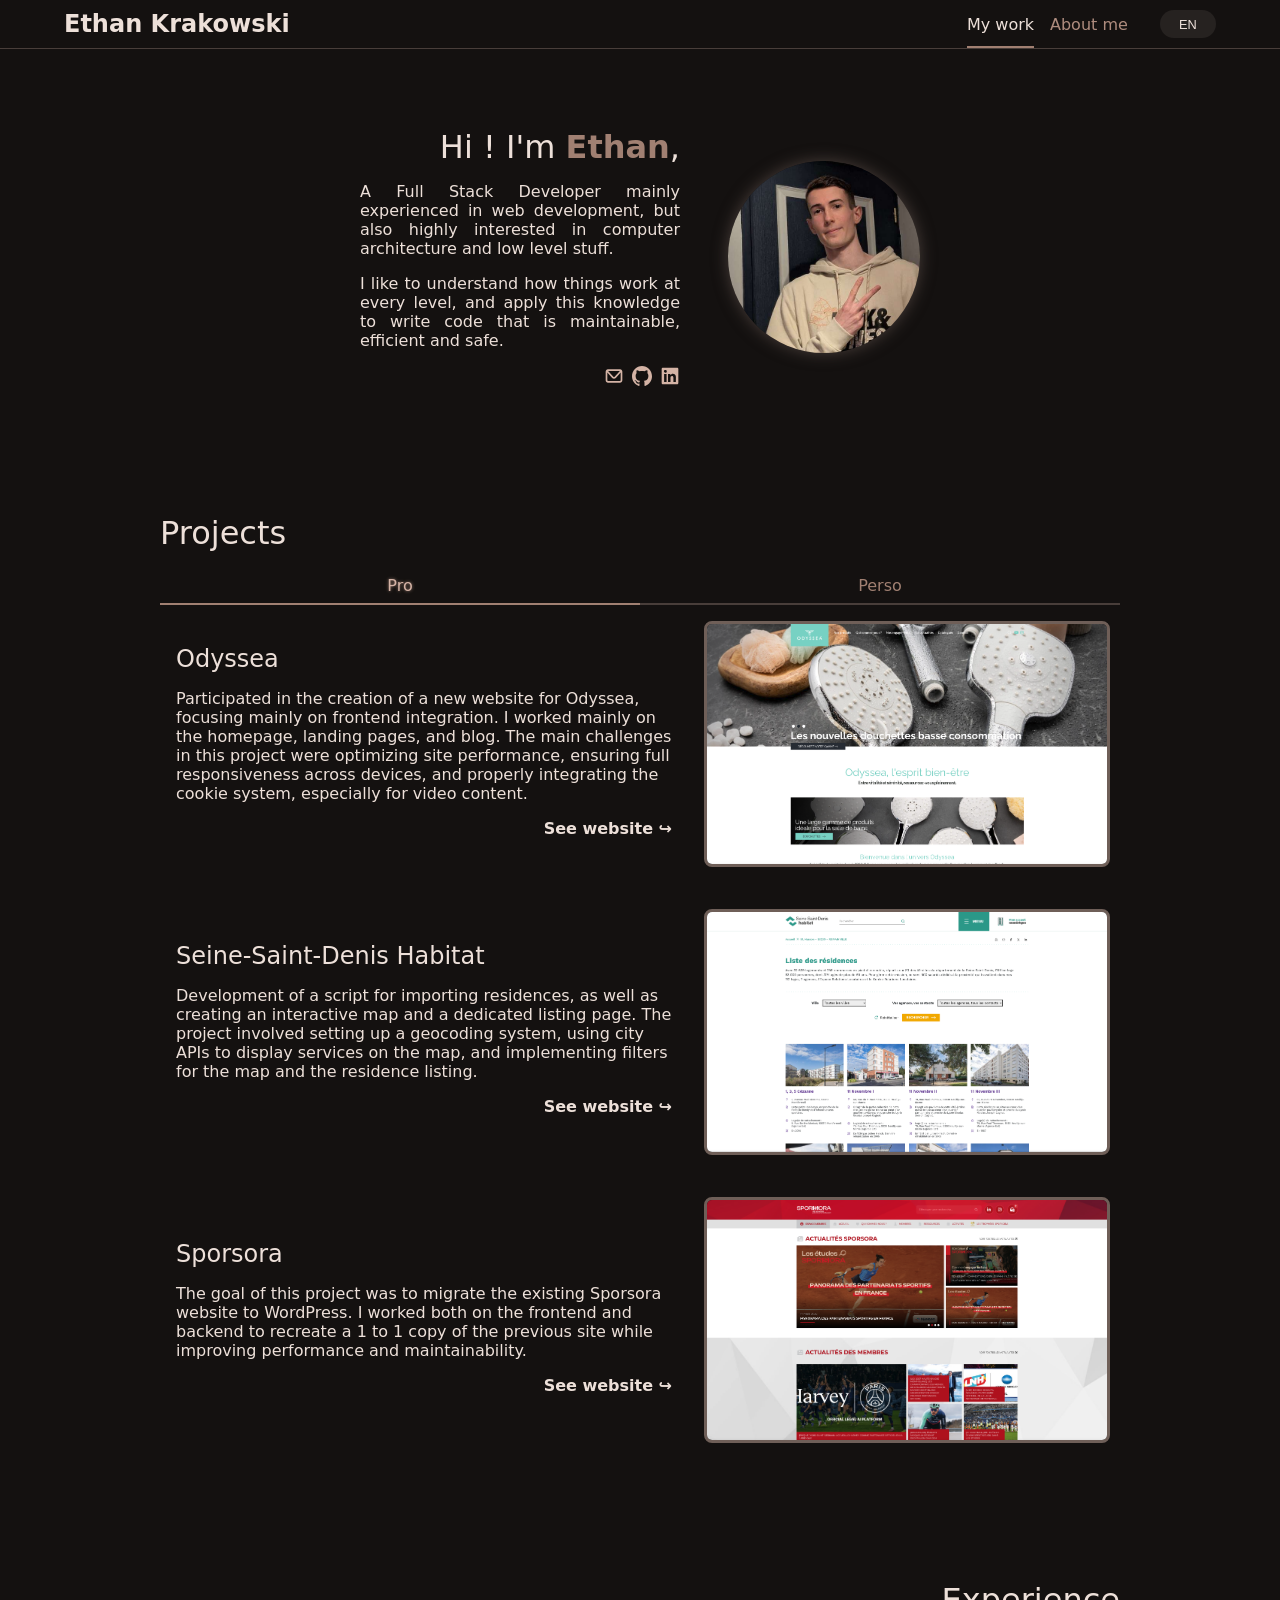
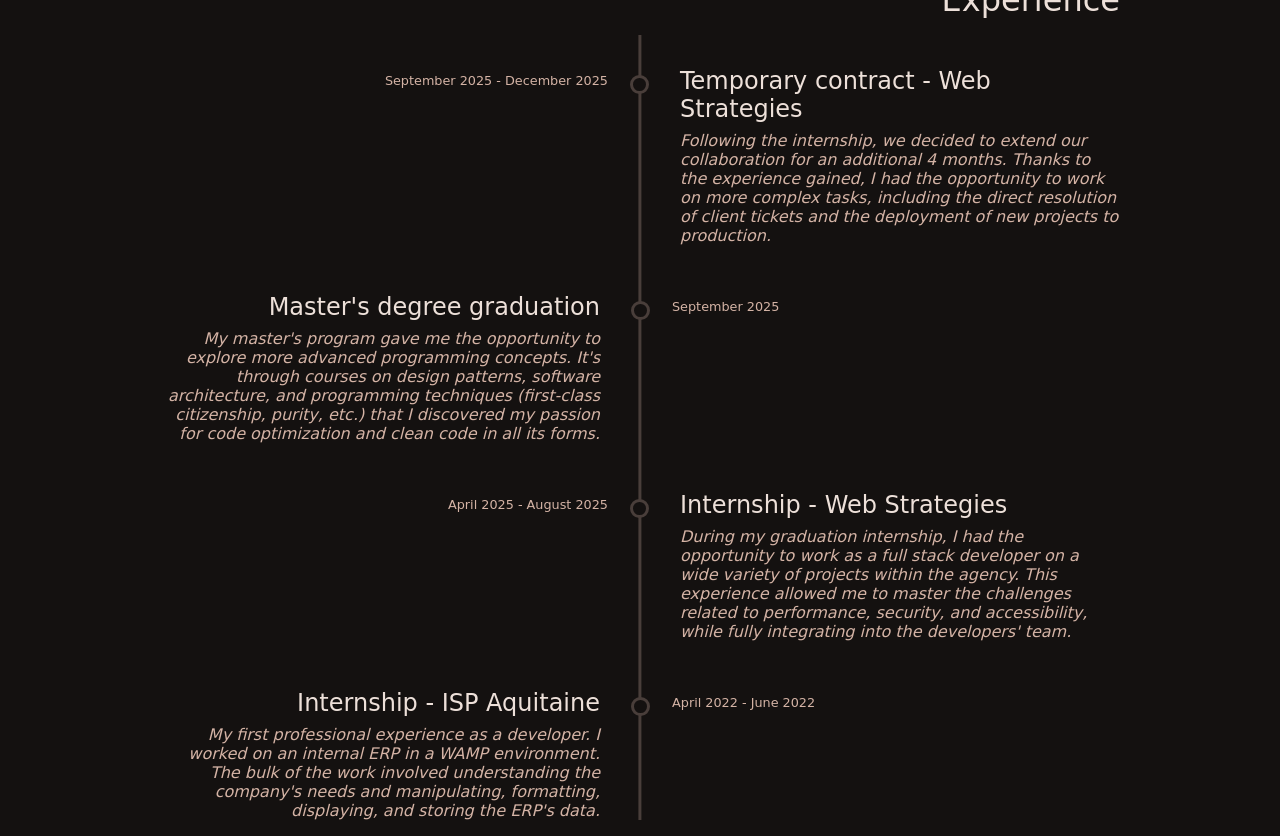
==== commit 0a6608f6: "small accessibility update + flag size change" ====
--- a/src/index.html
+++ b/src/index.html
@@ -4,7 +4,7 @@
     <meta charset="UTF-8">
     <meta name="viewport" content="width=device-width, initial-scale=1.0">
     <title>Ethan Krakowski</title>
-    <link rel="stylesheet" href="./color-schemes/mauve.css">
+    <link rel="stylesheet" href="./color-schemes/bronze.css">
     <link rel="stylesheet" href="./global-style.css">
     <link rel="stylesheet" href="./my-work.css">
     <script type="module" src="./my-work.js" defer></script>
@@ -36,7 +36,7 @@
                     <a class="social-icon" href="mailto:ethankrakowski33@gmail.com" data-title="send mail">
                         <svg viewBox="0 0 24 24" fill="none" xmlns="http://www.w3.org/2000/svg"><g id="SVGRepo_bgCarrier" stroke-width="0"></g><g id="SVGRepo_tracerCarrier" stroke-linecap="round" stroke-linejoin="round"></g><g id="SVGRepo_iconCarrier"> <path fill-rule="evenodd" clip-rule="evenodd" d="M2.54433 5.16792C3.0468 4.46923 3.86451 4 4.8 4H19.2C20.1355 4 20.9532 4.46923 21.4557 5.16792C21.7993 5.64567 22 6.235 22 6.86667V17.1333C22 18.682 20.7804 20 19.2 20H4.8C3.21964 20 2 18.682 2 17.1333V6.86667C2 6.23499 2.20074 5.64567 2.54433 5.16792ZM4.9327 6L11.2598 12.9647C11.6566 13.4015 12.3434 13.4015 12.7402 12.9647L19.0673 6H4.9327ZM20 7.94766L14.2205 14.3096C13.0301 15.6199 10.9699 15.6199 9.77948 14.3096L4 7.94766V17.1333C4 17.6466 4.39214 18 4.8 18H19.2C19.6079 18 20 17.6466 20 17.1333V7.94766Z" fill="#000000"></path> </g></svg>
                     </a>
-                    <a class="social-icon" href="https://github.com/ethankrakowski" target="_blank" data-title="access github">
+                    <a class="social-icon" href="https://github.com/EthanKrako" target="_blank" data-title="access github">
                         <svg viewBox="0 0 20 20" version="1.1" xmlns="http://www.w3.org/2000/svg" xmlns:xlink="http://www.w3.org/1999/xlink" fill="#000000"><g id="SVGRepo_bgCarrier" stroke-width="0"></g><g id="SVGRepo_tracerCarrier" stroke-linecap="round" stroke-linejoin="round"></g><g id="SVGRepo_iconCarrier"> <title>github [#142]</title> <desc>Created with Sketch.</desc> <defs> </defs> <g id="Page-1" stroke="none" stroke-width="1" fill="none" fill-rule="evenodd"> <g id="Dribbble-Light-Preview" transform="translate(-140.000000, -7559.000000)" fill="#000000"> <g id="icons" transform="translate(56.000000, 160.000000)"> <path d="M94,7399 C99.523,7399 104,7403.59 104,7409.253 C104,7413.782 101.138,7417.624 97.167,7418.981 C96.66,7419.082 96.48,7418.762 96.48,7418.489 C96.48,7418.151 96.492,7417.047 96.492,7415.675 C96.492,7414.719 96.172,7414.095 95.813,7413.777 C98.04,7413.523 100.38,7412.656 100.38,7408.718 C100.38,7407.598 99.992,7406.684 99.35,7405.966 C99.454,7405.707 99.797,7404.664 99.252,7403.252 C99.252,7403.252 98.414,7402.977 96.505,7404.303 C95.706,7404.076 94.85,7403.962 94,7403.958 C93.15,7403.962 92.295,7404.076 91.497,7404.303 C89.586,7402.977 88.746,7403.252 88.746,7403.252 C88.203,7404.664 88.546,7405.707 88.649,7405.966 C88.01,7406.684 87.619,7407.598 87.619,7408.718 C87.619,7412.646 89.954,7413.526 92.175,7413.785 C91.889,7414.041 91.63,7414.493 91.54,7415.156 C90.97,7415.418 89.522,7415.871 88.63,7414.304 C88.63,7414.304 88.101,7413.319 87.097,7413.247 C87.097,7413.247 86.122,7413.234 87.029,7413.87 C87.029,7413.87 87.684,7414.185 88.139,7415.37 C88.139,7415.37 88.726,7417.2 91.508,7416.58 C91.513,7417.437 91.522,7418.245 91.522,7418.489 C91.522,7418.76 91.338,7419.077 90.839,7418.982 C86.865,7417.627 84,7413.783 84,7409.253 C84,7403.59 88.478,7399 94,7399" id="github-[#142]"> </path> </g> </g> </g> </g></svg>
                     </a>
                     <a class="social-icon" href="https://www.linkedin.com/in/ethan-krakowski-a9a2bb229/" target="_blank" data-title="linkedin profile">
@@ -69,36 +69,36 @@
                             <div class="project-description">
                                 <h3 data-text="pro-title-1"></h3>
                                 <p data-text="pro-desc-1"></p>
-                                <a class="project-link" href="https://odyssea-sanitaire.fr/" target="_blank" data-text="website-link"></a>
+                                <a class="project-link" href="https://odyssea-sanitaire.fr/" target="_blank" data-text="website-link" data-title="see website"></a>
                             </div>
                             <button class="preview-container" popovertarget="pro-image-1">
-                                <img src="./images/odyssea-screenshot.png" alt="Project screenshot">
+                                <img src="./images/odyssea-screenshot.png" data-alt="project screenshot">
                             </button>
-                            <img id="pro-image-1" class="fullscreen-image" src="./images/odyssea-screenshot.png" alt="Fullsize project screenshot" popover>
+                            <img id="pro-image-1" class="fullscreen-image" src="./images/odyssea-screenshot.png" data-alt="fullsize project screenshot" popover>
                         </div>
 
                         <div class="project-container">
                             <div class="project-description">
                                 <h3 data-text="pro-title-2"></h3>
                                 <p data-text="pro-desc-2"></p>
-                                <a class="project-link" href="https://www.seinesaintdenishabitat.fr/" target="_blank" data-text="website-link"></a>
+                                <a class="project-link" href="https://www.seinesaintdenishabitat.fr/" target="_blank" data-text="website-link" data-title="see website"></a>
                             </div>
                             <button class="preview-container" popovertarget="pro-image-2">
-                                <img src="./images/ssdh-screenshot.png" alt="Project screenshot">
+                                <img src="./images/ssdh-screenshot.png" data-alt="project screenshot">
                             </button>
-                            <img id="pro-image-2" class="fullscreen-image" src="./images/ssdh-screenshot.png" alt="Fullsize project screenshot" popover>
+                            <img id="pro-image-2" class="fullscreen-image" src="./images/ssdh-screenshot.png" data-alt="fullsize project screenshot" popover>
                         </div>
 
                         <div class="project-container">
                             <div class="project-description">
                                 <h3 data-text="pro-title-3"></h3>
                                 <p data-text="pro-desc-3"></p>
-                                <a class="project-link" href="https://www.sporsora.com/" target="_blank" data-text="website-link"></a>
+                                <a class="project-link" href="https://www.sporsora.com/" target="_blank" data-text="website-link" data-title="see website"></a>
                             </div>
                             <button class="preview-container" popovertarget="pro-image-3">
-                                <img src="./images/sporsora-screenshot.png" alt="Project screenshot">
+                                <img src="./images/sporsora-screenshot.png" data-alt="project screenshot">
                             </button>
-                            <img id="pro-image-3" class="fullscreen-image" src="./images/sporsora-screenshot.png" alt="Fullsize project screenshot" popover>
+                            <img id="pro-image-3" class="fullscreen-image" src="./images/sporsora-screenshot.png" data-alt="fullsize project screenshot" popover>
                         </div>
 
                     </div>
@@ -108,36 +108,36 @@
                             <div class="project-description">
                                 <h3 data-text="perso-title-1"></h3>
                                 <p data-text="perso-desc-1"></p>
-                                <a class="project-link" href="https://github.com/EthanKrako/JobApplicationTracker" target="_blank" data-text="github-link"></a>
+                                <a class="project-link" href="https://github.com/EthanKrako/JobApplicationTracker" target="_blank" data-text="github-link" data-title="see github"></a>
                             </div>
                             <button class="preview-container" popovertarget="perso-image-1">
-                                <img src="./images/jat-screenshot.png" alt="Project screenshot">
+                                <img src="./images/jat-screenshot.png" data-alt="project screenshot">
                             </button>
-                            <img id="perso-image-1" class="fullscreen-image" src="./images/jat-screenshot.png" alt="Fullsize project screenshot" popover>
+                            <img id="perso-image-1" class="fullscreen-image" src="./images/jat-screenshot.png" data-alt="fullsize project screenshot" popover>
                         </div>
 
                         <div class="project-container">
                             <div class="project-description">
                                 <h3 data-text="perso-title-2"></h3>
                                 <p data-text="perso-desc-2"></p>
-                                <a class="project-link" href="https://github.com/EthanKrako/Collaborative-Text-Editor" target="_blank" data-text="github-link"></a>
+                                <a class="project-link" href="https://github.com/EthanKrako/Collaborative-Text-Editor" target="_blank" data-text="github-link" data-title="see github"></a>
                             </div>
                             <button class="preview-container" popovertarget="perso-image-2">
-                                <img src="./images/collab-editor-screenshot.png" alt="Project screenshot">
+                                <img src="./images/collab-editor-screenshot.png" data-alt="project screenshot">
                             </button>
-                            <img id="perso-image-2" class="fullscreen-image" src="./images/collab-editor-screenshot.png" alt="Fullsize project screenshot" popover>
+                            <img id="perso-image-2" class="fullscreen-image" src="./images/collab-editor-screenshot.png" data-alt="fullsize project screenshot" popover>
                         </div>
 
                         <div class="project-container">
                             <div class="project-description">
                                 <h3 data-text="perso-title-3"></h3>
                                 <p data-text="perso-desc-3"></p>
-                                <a class="project-link" href="https://github.com/EthanKrako/Portfolio" target="_blank" data-text="github-link"></a>
+                                <a class="project-link" href="https://github.com/EthanKrako/Portfolio" target="_blank" data-text="github-link" data-title="see github"></a>
                             </div>
                             <button class="preview-container" popovertarget="perso-image-3">
-                                <img src="./images/portfolio-screenshot.png" alt="Project screenshot">
+                                <img src="./images/portfolio-screenshot.png" data-alt="project screenshot">
                             </button>
-                            <img id="perso-image-3" class="fullscreen-image" src="./images/portfolio-screenshot.png" alt="Fullsize project screenshot" popover>
+                            <img id="perso-image-3" class="fullscreen-image" src="./images/portfolio-screenshot.png" data-alt="fullsize project screenshot" popover>
                         </div>
                     </div>
                 </div>
@@ -148,21 +148,21 @@
 
             <div class="experience-container">
                 <ul class="timeline">
-                    <li class="event" data-duration="isp-internship-duration">
-                        <h3 data-text="isp-internship-title"></h3>
-                        <div class="event-description" data-text="isp-internship-desc"></div>
+                    <li class="event" data-duration="ws-cdd-duration">
+                        <h3 data-text="ws-cdd-title"></h3>
+                        <div class="event-description" data-text="ws-cdd-desc"></div>
+                    </li>
+                    <li class="event" data-duration="master-graduation-date">
+                        <h3 data-text="master-graduation-title"></h3>
+                        <div class="event-description" data-text="master-graduation-desc"></div>
                     </li>
                     <li class="event" data-duration="ws-internship-duration">
                         <h3 data-text="ws-internship-title"></h3>
                         <div class="event-description" data-text="ws-internship-desc"></div>
                     </li>
-                    <li class="event" data-duration="master-graduation-date">
-                        <h3 data-text="master-graduation-title"></h3>
-                        <div class="event-description" data-text="master-graduation-desc"></div>
-                    </li>
-                    <li class="event" data-duration="ws-cdd-duration">
-                        <h3 data-text="ws-cdd-title"></h3>
-                        <div class="event-description" data-text="ws-cdd-desc"></div>
+                    <li class="event" data-duration="isp-internship-duration">
+                        <h3 data-text="isp-internship-title"></h3>
+                        <div class="event-description" data-text="isp-internship-desc"></div>
                     </li>
                 </ul>
             </div>
--- a/src/color-schemes/bronze.css
+++ b/src/color-schemes/bronze.css
@@ -0,0 +1,14 @@
+:root {
+    --main-bg: #141110;
+    --subtle-bg: #1C1917;
+    --element-bg: #262220;
+    --element-hover-bg: #302A27;
+    --active-element-bg: #3B3330;
+    --separator-color: #493E3A;
+    --border-color: #5A4C47;
+    --border-hover-color: #6F5F58;
+    --solid-bg: #A18072;
+    --hover-solid-bg: #AE8C7E;
+    --low-contrast-text: #D4B3A5;
+    --high-contrast-text: #EDE0D9;
+}
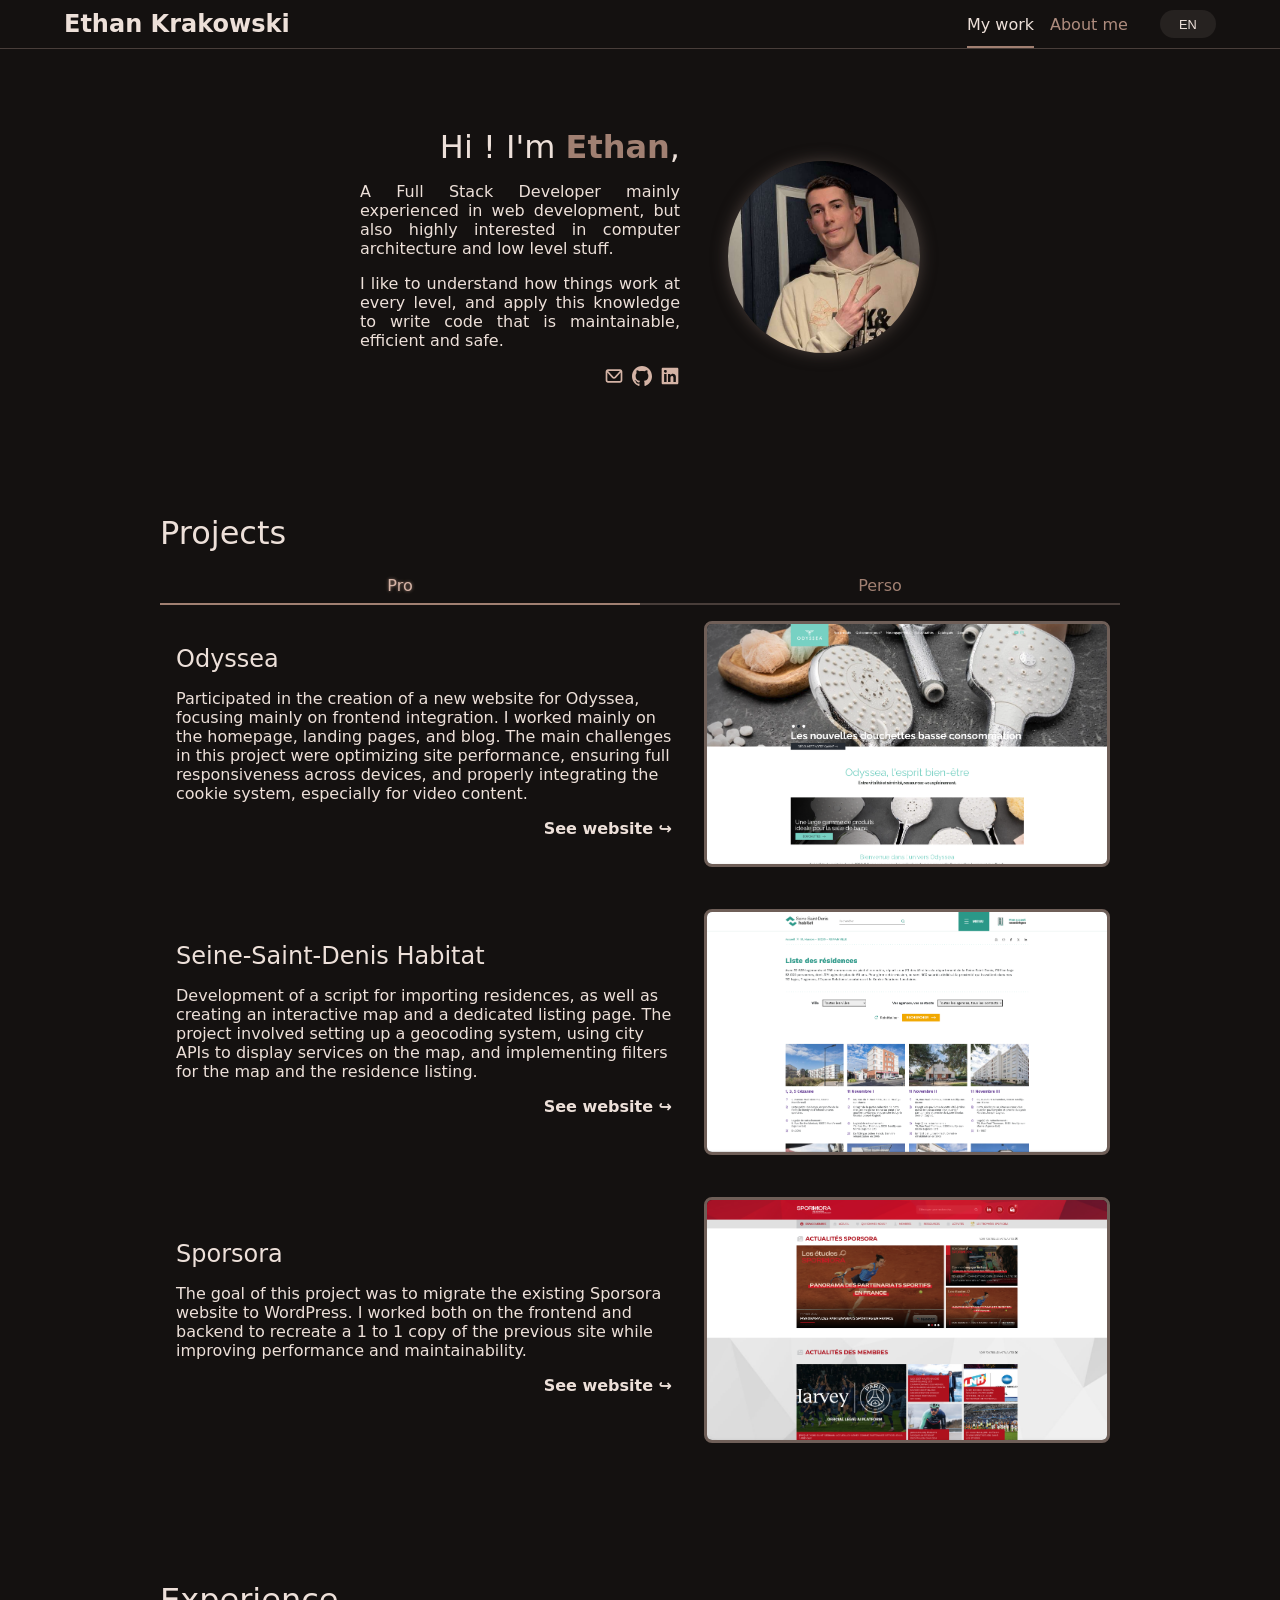
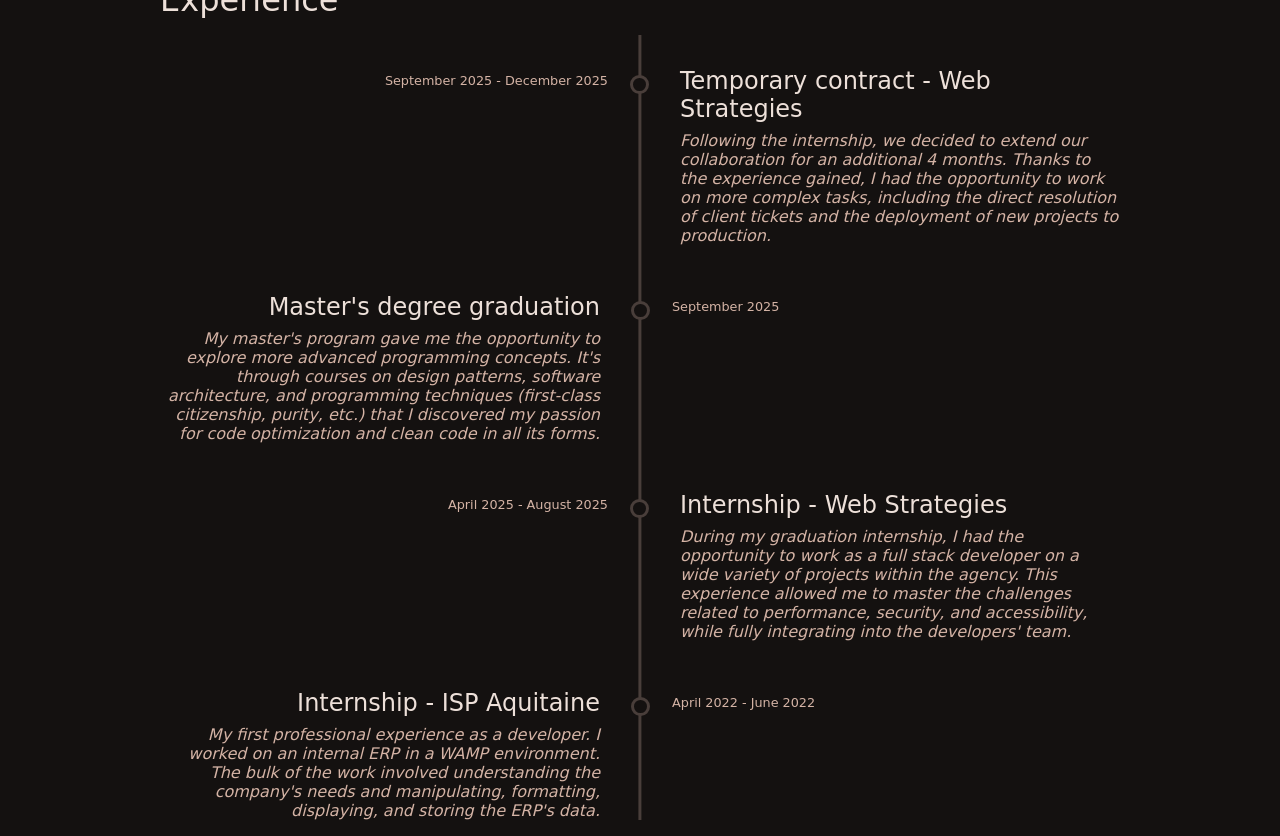
==== commit a0866393: "hobbies section" ====
--- a/src/index.html
+++ b/src/index.html
@@ -50,123 +50,126 @@
 
         <div class="content-container">
 
-            <h2 class="section-title" data-text="project-title"></h2>
-
-            <div class="projects-container">
-                <div class="tabs">
-                    <input type="radio" id="radio-pro" name="project-tabs" data-list="pro-list" checked>
-                    <label for="radio-pro" data-text="project-pro"></label>
-
-                    <input type="radio" id="radio-perso" name="project-tabs" data-list="perso-list">
-                    <label for="radio-perso" data-text="project-perso"></label>
-
-                    <div class="slider"></div>
-                </div>
-
-                <div class="project-lists">
-                    <div class="pro-list list is-active">
-                        <div class="project-container">
-                            <div class="project-description">
-                                <h3 data-text="pro-title-1"></h3>
-                                <p data-text="pro-desc-1"></p>
-                                <a class="project-link" href="https://odyssea-sanitaire.fr/" target="_blank" data-text="website-link" data-title="see website"></a>
+            <div class="content-section">
+                <h2 class="section-title" data-text="project-title"></h2>
+    
+                <div class="projects-container">
+                    <div class="tabs">
+                        <input type="radio" id="radio-pro" name="project-tabs" data-list="pro-list" checked>
+                        <label for="radio-pro" data-text="project-pro"></label>
+    
+                        <input type="radio" id="radio-perso" name="project-tabs" data-list="perso-list">
+                        <label for="radio-perso" data-text="project-perso"></label>
+    
+                        <div class="slider"></div>
+                    </div>
+    
+                    <div class="project-lists">
+                        <div class="pro-list list is-active">
+                            <div class="project-container">
+                                <div class="project-description">
+                                    <h3 data-text="pro-title-1"></h3>
+                                    <p data-text="pro-desc-1"></p>
+                                    <a class="project-link" href="https://odyssea-sanitaire.fr/" target="_blank" data-text="website-link" data-title="see website"></a>
+                                </div>
+                                <button class="preview-container" popovertarget="pro-image-1">
+                                    <img src="./images/odyssea-screenshot.png" data-alt="project screenshot">
+                                </button>
+                                <img id="pro-image-1" class="fullscreen-image" src="./images/odyssea-screenshot.png" data-alt="fullsize project screenshot" popover>
                             </div>
-                            <button class="preview-container" popovertarget="pro-image-1">
-                                <img src="./images/odyssea-screenshot.png" data-alt="project screenshot">
-                            </button>
-                            <img id="pro-image-1" class="fullscreen-image" src="./images/odyssea-screenshot.png" data-alt="fullsize project screenshot" popover>
+    
+                            <div class="project-container">
+                                <div class="project-description">
+                                    <h3 data-text="pro-title-2"></h3>
+                                    <p data-text="pro-desc-2"></p>
+                                    <a class="project-link" href="https://www.seinesaintdenishabitat.fr/" target="_blank" data-text="website-link" data-title="see website"></a>
+                                </div>
+                                <button class="preview-container" popovertarget="pro-image-2">
+                                    <img src="./images/ssdh-screenshot.png" data-alt="project screenshot">
+                                </button>
+                                <img id="pro-image-2" class="fullscreen-image" src="./images/ssdh-screenshot.png" data-alt="fullsize project screenshot" popover>
+                            </div>
+    
+                            <div class="project-container">
+                                <div class="project-description">
+                                    <h3 data-text="pro-title-3"></h3>
+                                    <p data-text="pro-desc-3"></p>
+                                    <a class="project-link" href="https://www.sporsora.com/" target="_blank" data-text="website-link" data-title="see website"></a>
+                                </div>
+                                <button class="preview-container" popovertarget="pro-image-3">
+                                    <img src="./images/sporsora-screenshot.png" data-alt="project screenshot">
+                                </button>
+                                <img id="pro-image-3" class="fullscreen-image" src="./images/sporsora-screenshot.png" data-alt="fullsize project screenshot" popover>
+                            </div>
+    
                         </div>
-
-                        <div class="project-container">
-                            <div class="project-description">
-                                <h3 data-text="pro-title-2"></h3>
-                                <p data-text="pro-desc-2"></p>
-                                <a class="project-link" href="https://www.seinesaintdenishabitat.fr/" target="_blank" data-text="website-link" data-title="see website"></a>
+    
+                        <div class="perso-list list">
+                            <div class="project-container">
+                                <div class="project-description">
+                                    <h3 data-text="perso-title-1"></h3>
+                                    <p data-text="perso-desc-1"></p>
+                                    <a class="project-link" href="https://github.com/EthanKrako/JobApplicationTracker" target="_blank" data-text="github-link" data-title="see github"></a>
+                                </div>
+                                <button class="preview-container" popovertarget="perso-image-1">
+                                    <img src="./images/jat-screenshot.png" data-alt="project screenshot">
+                                </button>
+                                <img id="perso-image-1" class="fullscreen-image" src="./images/jat-screenshot.png" data-alt="fullsize project screenshot" popover>
                             </div>
-                            <button class="preview-container" popovertarget="pro-image-2">
-                                <img src="./images/ssdh-screenshot.png" data-alt="project screenshot">
-                            </button>
-                            <img id="pro-image-2" class="fullscreen-image" src="./images/ssdh-screenshot.png" data-alt="fullsize project screenshot" popover>
-                        </div>
-
-                        <div class="project-container">
-                            <div class="project-description">
-                                <h3 data-text="pro-title-3"></h3>
-                                <p data-text="pro-desc-3"></p>
-                                <a class="project-link" href="https://www.sporsora.com/" target="_blank" data-text="website-link" data-title="see website"></a>
+    
+                            <div class="project-container">
+                                <div class="project-description">
+                                    <h3 data-text="perso-title-2"></h3>
+                                    <p data-text="perso-desc-2"></p>
+                                    <a class="project-link" href="https://github.com/EthanKrako/Collaborative-Text-Editor" target="_blank" data-text="github-link" data-title="see github"></a>
+                                </div>
+                                <button class="preview-container" popovertarget="perso-image-2">
+                                    <img src="./images/collab-editor-screenshot.png" data-alt="project screenshot">
+                                </button>
+                                <img id="perso-image-2" class="fullscreen-image" src="./images/collab-editor-screenshot.png" data-alt="fullsize project screenshot" popover>
                             </div>
-                            <button class="preview-container" popovertarget="pro-image-3">
-                                <img src="./images/sporsora-screenshot.png" data-alt="project screenshot">
-                            </button>
-                            <img id="pro-image-3" class="fullscreen-image" src="./images/sporsora-screenshot.png" data-alt="fullsize project screenshot" popover>
-                        </div>
-
-                    </div>
-
-                    <div class="perso-list list">
-                        <div class="project-container">
-                            <div class="project-description">
-                                <h3 data-text="perso-title-1"></h3>
-                                <p data-text="perso-desc-1"></p>
-                                <a class="project-link" href="https://github.com/EthanKrako/JobApplicationTracker" target="_blank" data-text="github-link" data-title="see github"></a>
+    
+                            <div class="project-container">
+                                <div class="project-description">
+                                    <h3 data-text="perso-title-3"></h3>
+                                    <p data-text="perso-desc-3"></p>
+                                    <a class="project-link" href="https://github.com/EthanKrako/Portfolio" target="_blank" data-text="github-link" data-title="see github"></a>
+                                </div>
+                                <button class="preview-container" popovertarget="perso-image-3">
+                                    <img src="./images/portfolio-screenshot.png" data-alt="project screenshot">
+                                </button>
+                                <img id="perso-image-3" class="fullscreen-image" src="./images/portfolio-screenshot.png" data-alt="fullsize project screenshot" popover>
                             </div>
-                            <button class="preview-container" popovertarget="perso-image-1">
-                                <img src="./images/jat-screenshot.png" data-alt="project screenshot">
-                            </button>
-                            <img id="perso-image-1" class="fullscreen-image" src="./images/jat-screenshot.png" data-alt="fullsize project screenshot" popover>
-                        </div>
-
-                        <div class="project-container">
-                            <div class="project-description">
-                                <h3 data-text="perso-title-2"></h3>
-                                <p data-text="perso-desc-2"></p>
-                                <a class="project-link" href="https://github.com/EthanKrako/Collaborative-Text-Editor" target="_blank" data-text="github-link" data-title="see github"></a>
-                            </div>
-                            <button class="preview-container" popovertarget="perso-image-2">
-                                <img src="./images/collab-editor-screenshot.png" data-alt="project screenshot">
-                            </button>
-                            <img id="perso-image-2" class="fullscreen-image" src="./images/collab-editor-screenshot.png" data-alt="fullsize project screenshot" popover>
-                        </div>
-
-                        <div class="project-container">
-                            <div class="project-description">
-                                <h3 data-text="perso-title-3"></h3>
-                                <p data-text="perso-desc-3"></p>
-                                <a class="project-link" href="https://github.com/EthanKrako/Portfolio" target="_blank" data-text="github-link" data-title="see github"></a>
-                            </div>
-                            <button class="preview-container" popovertarget="perso-image-3">
-                                <img src="./images/portfolio-screenshot.png" data-alt="project screenshot">
-                            </button>
-                            <img id="perso-image-3" class="fullscreen-image" src="./images/portfolio-screenshot.png" data-alt="fullsize project screenshot" popover>
                         </div>
                     </div>
                 </div>
             </div>
 
 
-            <h2 class="section-title" data-text="experience-title"></h2>
-
-            <div class="experience-container">
-                <ul class="timeline">
-                    <li class="event" data-duration="ws-cdd-duration">
-                        <h3 data-text="ws-cdd-title"></h3>
-                        <div class="event-description" data-text="ws-cdd-desc"></div>
-                    </li>
-                    <li class="event" data-duration="master-graduation-date">
-                        <h3 data-text="master-graduation-title"></h3>
-                        <div class="event-description" data-text="master-graduation-desc"></div>
-                    </li>
-                    <li class="event" data-duration="ws-internship-duration">
-                        <h3 data-text="ws-internship-title"></h3>
-                        <div class="event-description" data-text="ws-internship-desc"></div>
-                    </li>
-                    <li class="event" data-duration="isp-internship-duration">
-                        <h3 data-text="isp-internship-title"></h3>
-                        <div class="event-description" data-text="isp-internship-desc"></div>
-                    </li>
-                </ul>
+            <div class="content-section">
+                <h2 class="section-title" data-text="experience-title"></h2>
+    
+                <div class="experience-container">
+                    <ul class="timeline">
+                        <li class="event" data-duration="ws-cdd-duration">
+                            <h3 data-text="ws-cdd-title"></h3>
+                            <div class="event-description" data-text="ws-cdd-desc"></div>
+                        </li>
+                        <li class="event" data-duration="master-graduation-date">
+                            <h3 data-text="master-graduation-title"></h3>
+                            <div class="event-description" data-text="master-graduation-desc"></div>
+                        </li>
+                        <li class="event" data-duration="ws-internship-duration">
+                            <h3 data-text="ws-internship-title"></h3>
+                            <div class="event-description" data-text="ws-internship-desc"></div>
+                        </li>
+                        <li class="event" data-duration="isp-internship-duration">
+                            <h3 data-text="isp-internship-title"></h3>
+                            <div class="event-description" data-text="isp-internship-desc"></div>
+                        </li>
+                    </ul>
+                </div>
             </div>
-
 
         </div>
     </main>
--- a/src/global-style.css
+++ b/src/global-style.css
@@ -114,6 +114,9 @@
 
 /* Content */
 .content-container {
+    display: flex;
+    flex-direction: column;
+    gap: 4em;
     width: 100%;
     max-width: 60em;
 }
--- a/src/my-work.css
+++ b/src/my-work.css
@@ -53,10 +53,6 @@
 /* Tab system styles */
 .section-title:nth-of-type(even) {
     text-align: end;
-}
-
-.projects-container {
-    padding-bottom: 4em;
 }
 
 .tabs {
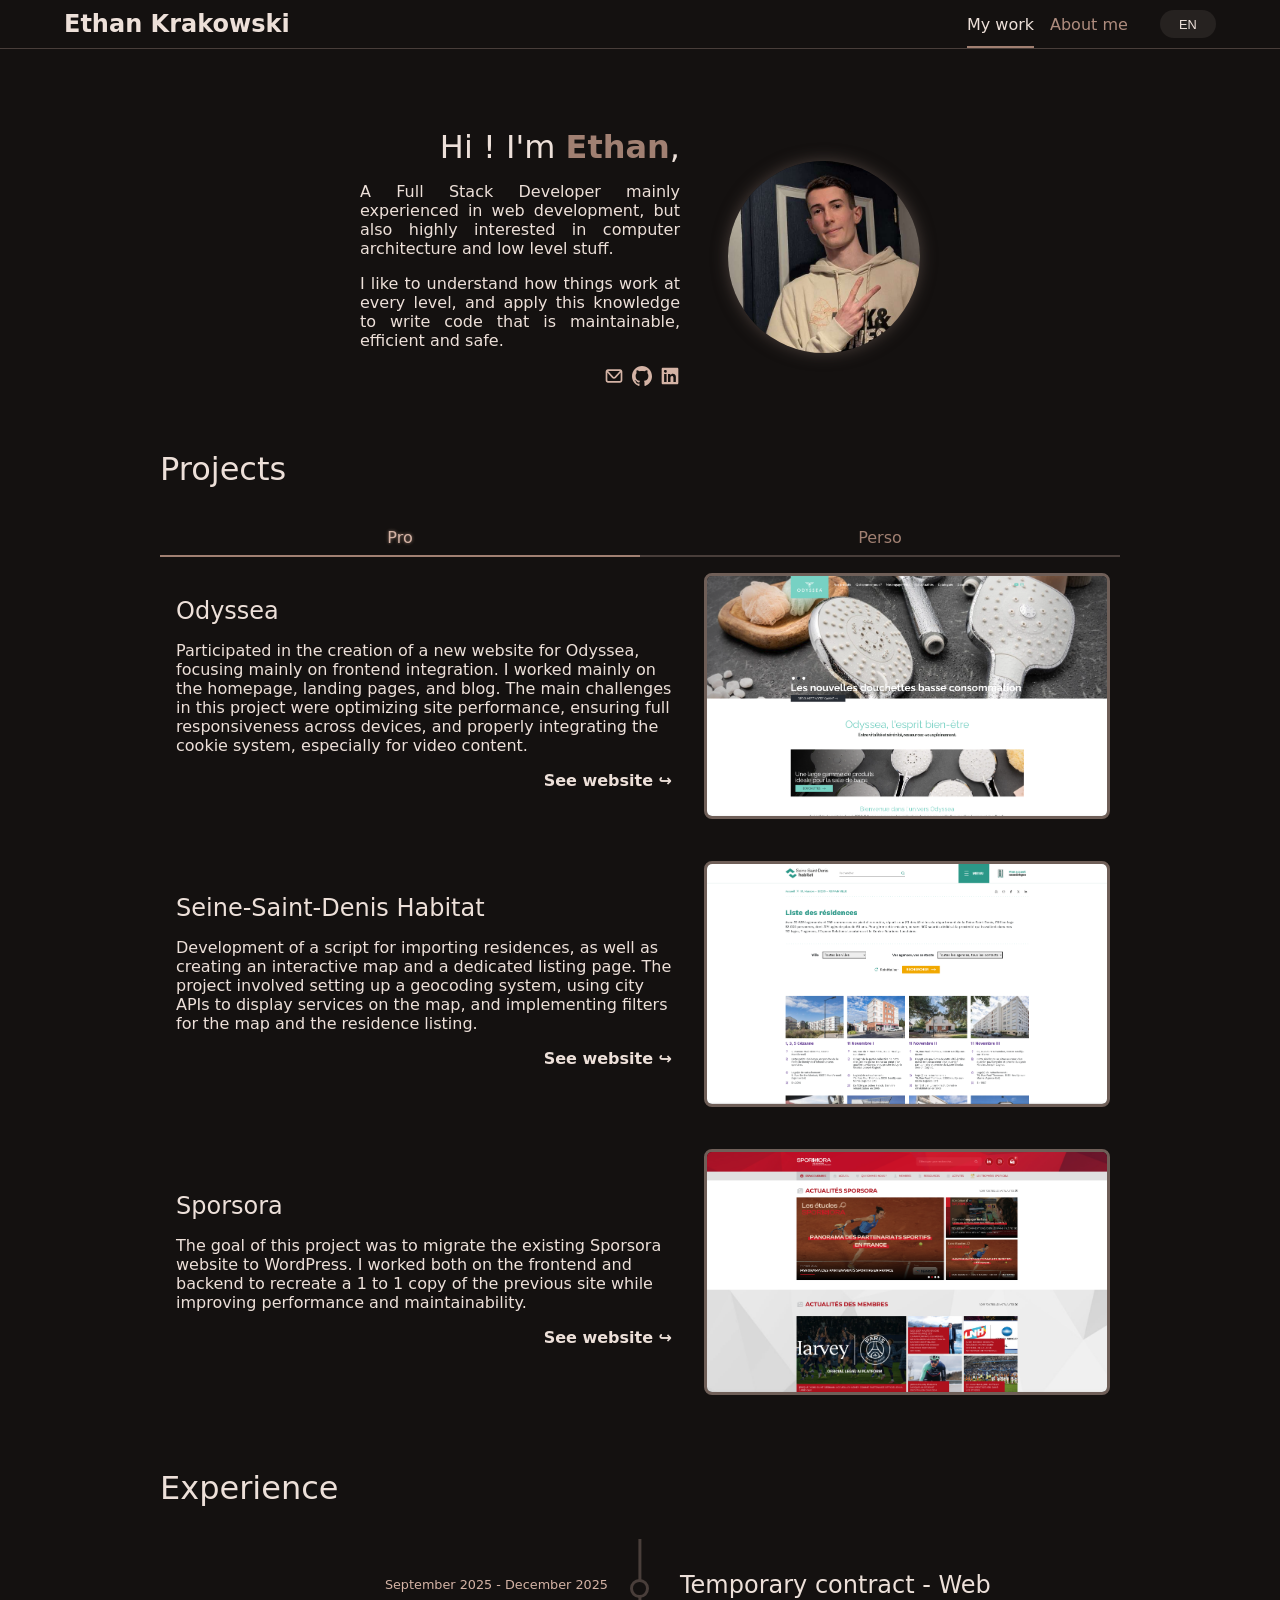
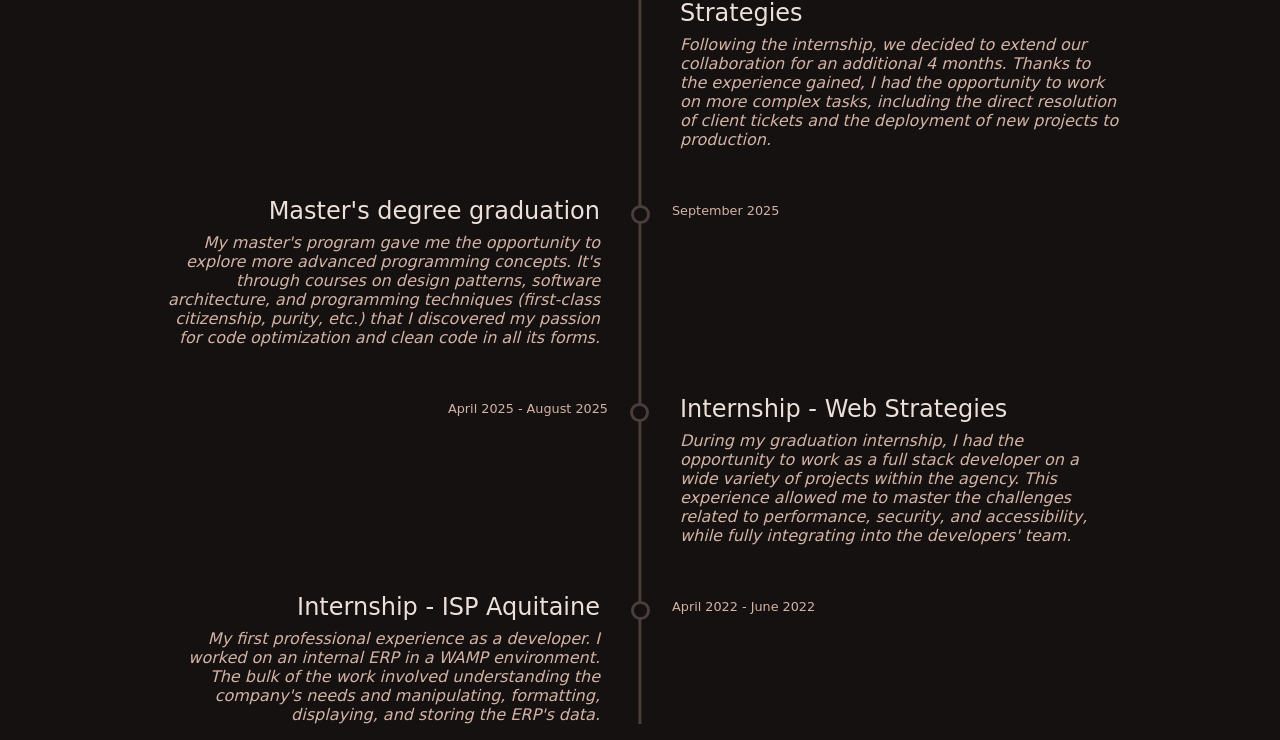
==== commit b607f927: "replaced portfolio by webserver in project list" ====
--- a/src/index.html
+++ b/src/index.html
@@ -133,12 +133,12 @@
                                 <div class="project-description">
                                     <h3 data-text="perso-title-3"></h3>
                                     <p data-text="perso-desc-3"></p>
-                                    <a class="project-link" href="https://github.com/EthanKrako/Portfolio" target="_blank" data-text="github-link" data-title="see github"></a>
+                                    <a class="project-link" href="https://github.com/EthanKrako/Http-from-scratch" target="_blank" data-text="github-link" data-title="see github"></a>
                                 </div>
                                 <button class="preview-container" popovertarget="perso-image-3">
-                                    <img src="./images/portfolio-screenshot.png" data-alt="project screenshot">
+                                    <img src="./images/web-server-screenshot.png" data-alt="project screenshot">
                                 </button>
-                                <img id="perso-image-3" class="fullscreen-image" src="./images/portfolio-screenshot.png" data-alt="fullsize project screenshot" popover>
+                                <img id="perso-image-3" class="fullscreen-image" src="./images/web-server-screenshot.png" data-alt="fullsize project screenshot" popover>
                             </div>
                         </div>
                     </div>
--- a/src/global-style.css
+++ b/src/global-style.css
@@ -53,7 +53,7 @@
 }
 
 .header-name {
-    flex: 1;
+    margin-right: auto;
     font-weight: bold;
     font-size: 1.5em;
 }
@@ -121,9 +121,10 @@
     max-width: 60em;
 }
 
-.section-title {
-    padding-top: 2em;
-    padding-bottom: 0.5em;
+.content-section {
+    display: flex;
+    flex-direction: column;
+    gap: 2em;
 }
 
 /* Responsive */
@@ -131,4 +132,25 @@
     body {
         font-size: 1vw;
     }
+}
+
+@media (max-width: 550px) {
+    .header-name {
+        width: 5ch;
+        margin: 0;
+        overflow: clip;
+        white-space: nowrap;
+    }
+
+    .header-nav {
+        margin: auto;
+    }
+
+    .header-nav a {
+        font-weight: bold;
+    }
+
+    .header-nav div {
+        display: none;
+    }
 }
